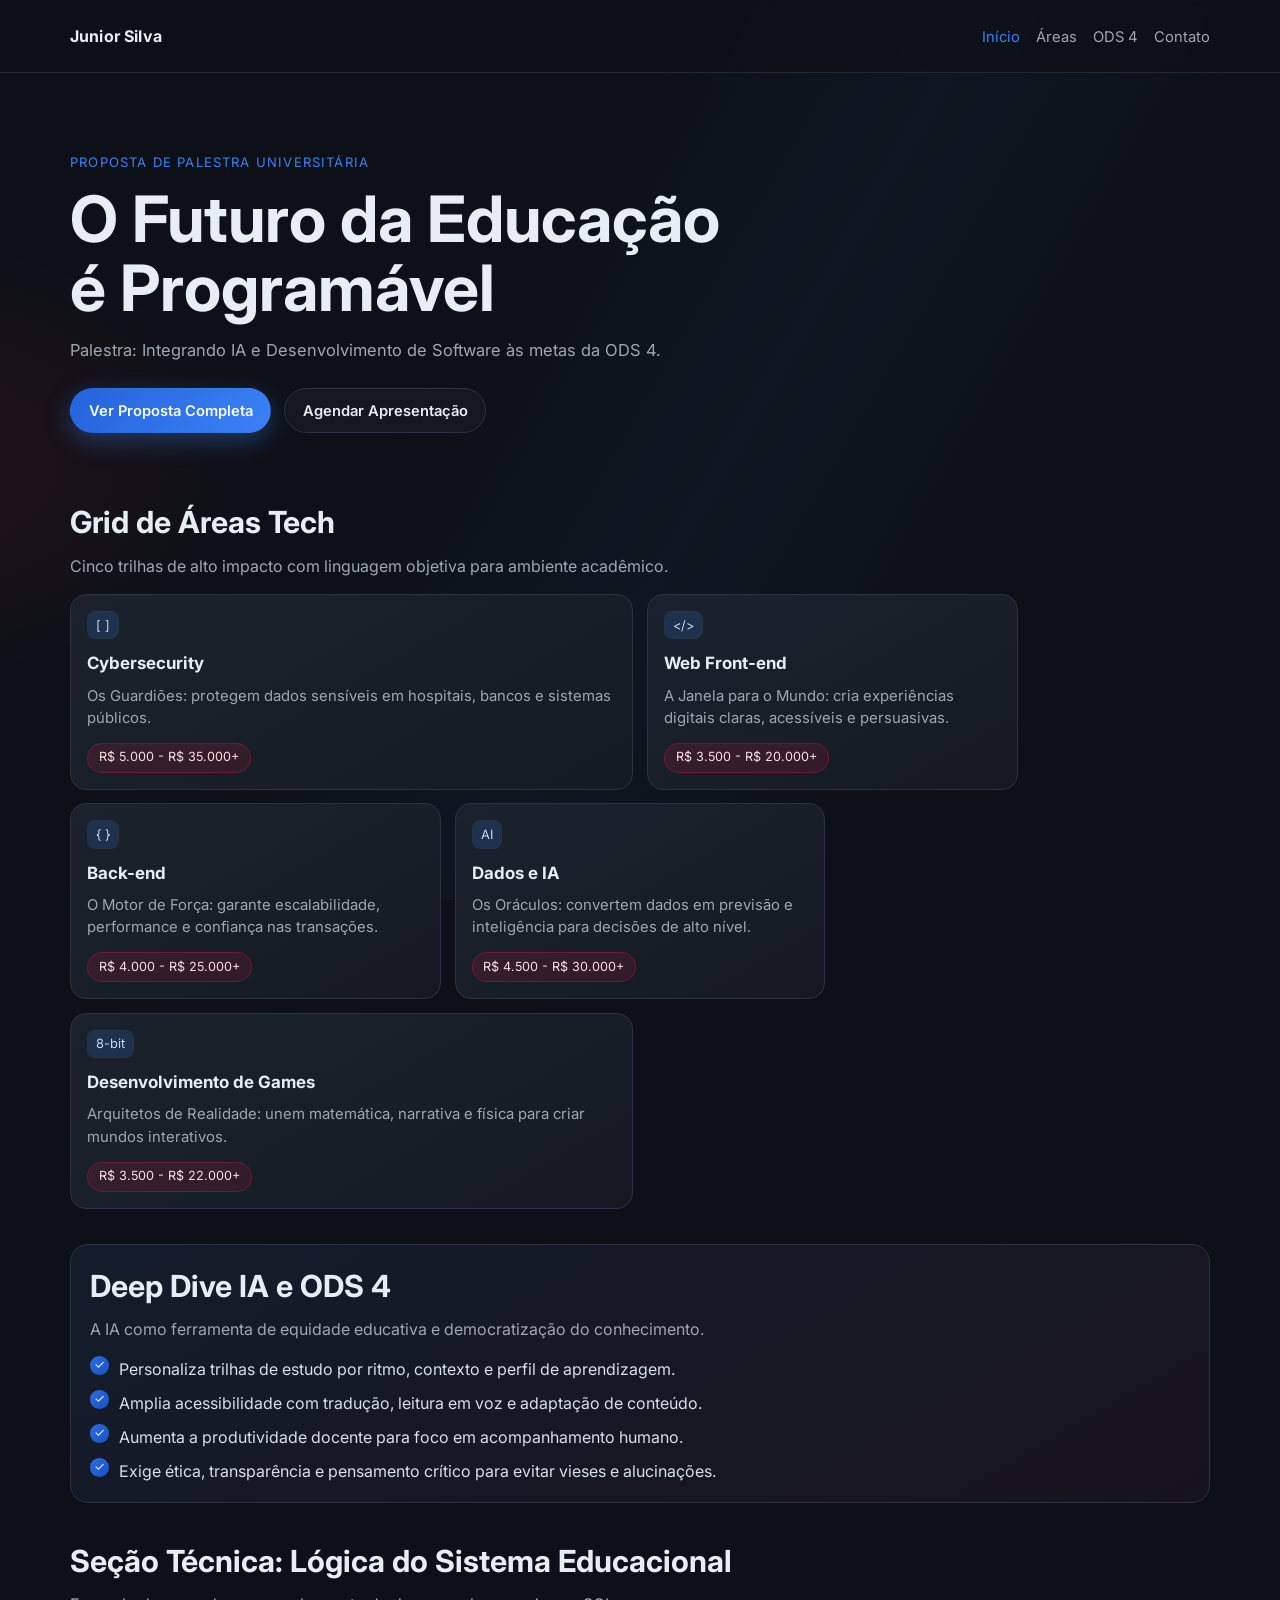
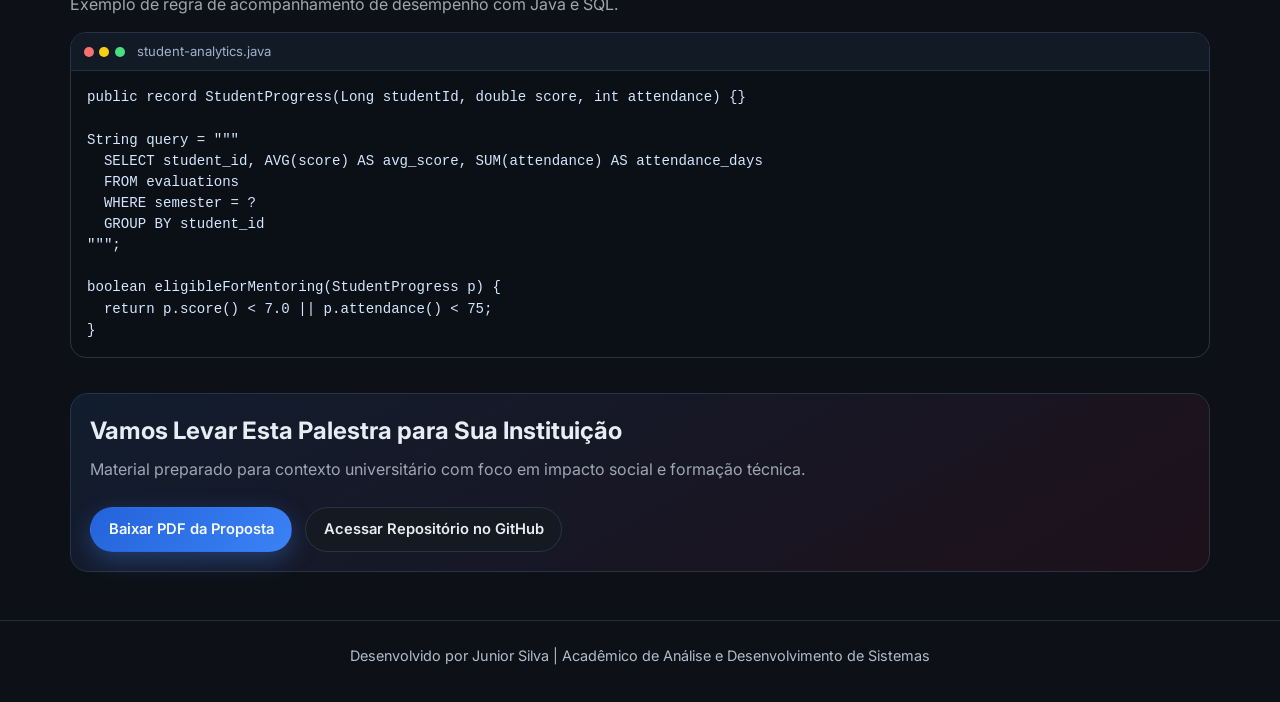
==== docs/index.html @ b3eb254c "Ajusta responsividade mobile com menu colapsavel" ====
<!DOCTYPE html>
<html lang="pt-BR">
<head>
  <meta charset="UTF-8" />
  <meta name="viewport" content="width=device-width, initial-scale=1.0" />
  <title>Tecnologia, IA e ODS 4 | Proposta de Palestra</title>
  <meta name="description" content="Landing page de proposta de palestra universitária sobre tecnologia, IA e ODS 4." />
  <link rel="preconnect" href="https://fonts.googleapis.com" />
  <link rel="preconnect" href="https://fonts.gstatic.com" crossorigin />
  <link href="https://fonts.googleapis.com/css2?family=Inter:wght@400;500;600;700;800&display=swap" rel="stylesheet" />
  <link rel="stylesheet" href="style.css" />
</head>
<body>
  <div class="page-glow" aria-hidden="true"></div>

  <header class="site-header">
    <div class="container header-inner">
      <a class="brand" href="#inicio">Junior Silva</a>
      <button class="menu-toggle" type="button" aria-expanded="false" aria-controls="menu-principal" aria-label="Abrir menu">
        Menu
      </button>
      <nav aria-label="Menu principal">
        <ul class="menu" id="menu-principal">
          <li><a href="#inicio">Início</a></li>
          <li><a href="#areas">Áreas</a></li>
          <li><a href="#ods4">ODS 4</a></li>
          <li><a href="#contato">Contato</a></li>
        </ul>
      </nav>
    </div>
  </header>

  <main>
    <!-- Hierarquia visual: Hero primeiro para contexto e conversao imediata -->
    <section class="hero container reveal" id="inicio">
      <p class="eyebrow">Proposta de Palestra Universitária</p>
      <h1>O Futuro da Educação é Programável</h1>
      <p class="hero-subtitle">
        Palestra: Integrando IA e Desenvolvimento de Software às metas da ODS 4.
      </p>
      <div class="hero-actions">
        <a class="btn btn-primary" href="#ods4">Ver Proposta Completa</a>
        <a class="btn btn-ghost" href="#contato">Agendar Apresentação</a>
      </div>
    </section>

    <!-- Hierarquia visual: Bento grid como prova de repertorio tecnico e mercado -->
    <section class="container reveal" id="areas">
      <div class="section-title">
        <h2>Grid de Áreas Tech</h2>
        <p>Cinco trilhas de alto impacto com linguagem objetiva para ambiente acadêmico.</p>
      </div>

      <div class="bento-grid">
        <article class="bento-card bento-lg">
          <span class="card-icon">[ ]</span>
          <h3>Cybersecurity</h3>
          <p>Os Guardiões: protegem dados sensíveis em hospitais, bancos e sistemas públicos.</p>
          <span class="salary-badge">R$ 5.000 - R$ 35.000+</span>
        </article>

        <article class="bento-card">
          <span class="card-icon">&lt;/&gt;</span>
          <h3>Web Front-end</h3>
          <p>A Janela para o Mundo: cria experiências digitais claras, acessíveis e persuasivas.</p>
          <span class="salary-badge">R$ 3.500 - R$ 20.000+</span>
        </article>

        <article class="bento-card">
          <span class="card-icon">{ }</span>
          <h3>Back-end</h3>
          <p>O Motor de Força: garante escalabilidade, performance e confiança nas transações.</p>
          <span class="salary-badge">R$ 4.000 - R$ 25.000+</span>
        </article>

        <article class="bento-card">
          <span class="card-icon">AI</span>
          <h3>Dados e IA</h3>
          <p>Os Oráculos: convertem dados em previsão e inteligência para decisões de alto nível.</p>
          <span class="salary-badge">R$ 4.500 - R$ 30.000+</span>
        </article>

        <article class="bento-card bento-wide">
          <span class="card-icon">8-bit</span>
          <h3>Desenvolvimento de Games</h3>
          <p>Arquitetos de Realidade: unem matemática, narrativa e física para criar mundos interativos.</p>
          <span class="salary-badge">R$ 3.500 - R$ 22.000+</span>
        </article>
      </div>
    </section>

    <!-- Hierarquia visual: bloco estrategico da ODS 4 com profundidade conceitual -->
    <section class="container reveal" id="ods4">
      <article class="deep-dive">
        <div class="section-title">
          <h2>Deep Dive IA e ODS 4</h2>
          <p>A IA como ferramenta de equidade educativa e democratização do conhecimento.</p>
        </div>
        <ul class="check-list">
          <li>Personaliza trilhas de estudo por ritmo, contexto e perfil de aprendizagem.</li>
          <li>Amplia acessibilidade com tradução, leitura em voz e adaptação de conteúdo.</li>
          <li>Aumenta a produtividade docente para foco em acompanhamento humano.</li>
          <li>Exige ética, transparência e pensamento crítico para evitar vieses e alucinações.</li>
        </ul>
      </article>
    </section>

    <!-- Hierarquia visual: evidenciar capacidade tecnica sem quebrar o fluxo da narrativa -->
    <section class="container reveal" id="tecnica">
      <div class="section-title">
        <h2>Seção Técnica: Lógica do Sistema Educacional</h2>
        <p>Exemplo de regra de acompanhamento de desempenho com Java e SQL.</p>
      </div>

      <article class="terminal-card" aria-label="Snippet de código em Java e SQL">
        <div class="terminal-top">
          <span></span><span></span><span></span>
          <p>student-analytics.java</p>
        </div>
        <pre><code>public record StudentProgress(Long studentId, double score, int attendance) {}

String query = """
  SELECT student_id, AVG(score) AS avg_score, SUM(attendance) AS attendance_days
  FROM evaluations
  WHERE semester = ?
  GROUP BY student_id
""";

boolean eligibleForMentoring(StudentProgress p) {
  return p.score() &lt; 7.0 || p.attendance() &lt; 75;
}</code></pre>
      </article>
    </section>

    <section class="container reveal" id="contato">
      <article class="cta-final">
        <h2>Vamos Levar Esta Palestra para Sua Instituição</h2>
        <p>Material preparado para contexto universitário com foco em impacto social e formação técnica.</p>
        <div class="hero-actions">
          <a class="btn btn-primary" href="#">Baixar PDF da Proposta</a>
          <a class="btn btn-ghost" href="#">Acessar Repositório no GitHub</a>
        </div>
      </article>
    </section>
  </main>

  <footer class="site-footer">
    <div class="container">
      <p>Desenvolvido por Junior Silva | Acadêmico de Análise e Desenvolvimento de Sistemas</p>
    </div>
  </footer>

  <script src="script.js"></script>
</body>
</html>
---- docs/style.css ----
:root {
  --bg: #0d1117;
  --bg-soft: #111827;
  --surface: #161b22;
  --surface-2: #1c2430;
  --text: #e6edf3;
  --text-dim: #9ea7b3;
  --blue: #3b82f6;
  --blue-soft: rgba(59, 130, 246, 0.16);
  --ods4: #c5193d;
  --line: #283445;
}

* {
  box-sizing: border-box;
}

html {
  scroll-behavior: smooth;
}

body {
  margin: 0;
  min-height: 100vh;
  font-family: "Inter", "Roboto", sans-serif;
  color: var(--text);
  background: radial-gradient(900px 500px at 85% -15%, rgba(59, 130, 246, 0.2), transparent 60%),
    radial-gradient(700px 400px at -10% 20%, rgba(197, 25, 61, 0.14), transparent 55%),
    var(--bg);
  line-height: 1.5;
  overflow-x: hidden;
}

.page-glow {
  position: fixed;
  inset: 0;
  pointer-events: none;
  background: linear-gradient(120deg, transparent 35%, rgba(59, 130, 246, 0.05) 55%, transparent 75%);
  z-index: -1;
}

.container {
  width: min(1140px, calc(100% - 2rem));
  margin-inline: auto;
}

/* Hierarquia visual primária: header limpo para navegação rápida */
.site-header {
  position: sticky;
  top: 0;
  z-index: 10;
  border-bottom: 1px solid rgba(40, 52, 69, 0.7);
  background: rgba(13, 17, 23, 0.85);
  backdrop-filter: blur(8px);
}

.header-inner {
  display: flex;
  justify-content: space-between;
  align-items: center;
  min-height: 72px;
}

.brand {
  color: var(--text);
  text-decoration: none;
  font-weight: 700;
  letter-spacing: 0.01em;
}

.menu-toggle {
  display: none;
  border: 1px solid var(--line);
  background: rgba(22, 27, 34, 0.9);
  color: var(--text);
  border-radius: 10px;
  padding: 0.38rem 0.62rem;
  font-size: 0.84rem;
  font-weight: 600;
  cursor: pointer;
}

.menu {
  list-style: none;
  display: flex;
  gap: 1rem;
  margin: 0;
  padding: 0;
}

.menu a {
  color: var(--text-dim);
  text-decoration: none;
  font-size: 0.92rem;
  transition: color 0.2s ease;
}

.menu a:hover,
.menu a.active {
  color: var(--blue);
}

/* Hierarquia visual secundária: hero com mensagem e CTA */
.hero {
  padding: 5rem 0 2rem;
}

.eyebrow {
  margin: 0;
  font-size: 0.82rem;
  color: var(--blue);
  text-transform: uppercase;
  letter-spacing: 0.09em;
}

h1,
h2,
h3,
p {
  margin: 0;
}

h1 {
  margin-top: 0.7rem;
  font-size: clamp(2rem, 5.4vw, 4rem);
  line-height: 1.08;
  max-width: 16ch;
}

.hero-subtitle {
  margin-top: 1rem;
  color: var(--text-dim);
  max-width: 60ch;
  font-size: 1.03rem;
}

.hero-actions {
  margin-top: 1.6rem;
  display: flex;
  flex-wrap: wrap;
  gap: 0.8rem;
}

.btn {
  display: inline-flex;
  align-items: center;
  justify-content: center;
  text-decoration: none;
  border-radius: 999px;
  padding: 0.65rem 1.1rem;
  font-weight: 600;
  font-size: 0.92rem;
  transition: transform 0.2s ease, box-shadow 0.2s ease, border-color 0.2s ease;
}

.btn:hover {
  transform: translateY(-2px);
}

.btn-primary {
  color: #f6fbff;
  border: 1px solid transparent;
  background: linear-gradient(130deg, #2463db, #3b82f6);
  box-shadow: 0 8px 24px rgba(59, 130, 246, 0.35);
}

.btn-ghost {
  color: var(--text);
  border: 1px solid var(--line);
  background: rgba(22, 27, 34, 0.85);
}

main {
  display: grid;
  gap: 2.2rem;
  padding-bottom: 3rem;
}

.section-title {
  margin-bottom: 1rem;
}

.section-title h2 {
  font-size: clamp(1.25rem, 2.7vw, 1.9rem);
}

.section-title p {
  margin-top: 0.5rem;
  color: var(--text-dim);
}

/* Bento Grid com variações para ritmo visual */
.bento-grid {
  display: grid;
  gap: 0.85rem;
  grid-template-columns: repeat(12, minmax(0, 1fr));
}

.bento-card {
  grid-column: span 4;
  border: 1px solid var(--line);
  border-radius: 16px;
  padding: 1rem;
  background: linear-gradient(150deg, rgba(28, 36, 48, 0.92), rgba(22, 27, 34, 0.95));
  position: relative;
  overflow: hidden;
}

.bento-card::after {
  content: "";
  position: absolute;
  inset: 0;
  background: linear-gradient(140deg, rgba(59, 130, 246, 0.08), transparent 42%, rgba(197, 25, 61, 0.08));
  opacity: 0;
  transition: opacity 0.2s ease;
}

.bento-card:hover::after {
  opacity: 1;
}

.bento-lg {
  grid-column: span 6;
}

.bento-wide {
  grid-column: span 6;
}

.card-icon {
  display: inline-block;
  padding: 0.22rem 0.5rem;
  border-radius: 8px;
  border: 1px solid var(--line);
  color: #c6d9ff;
  font-size: 0.8rem;
  background: var(--blue-soft);
}

.bento-card h3 {
  margin-top: 0.75rem;
  font-size: 1.06rem;
}

.bento-card p {
  margin-top: 0.5rem;
  color: var(--text-dim);
  font-size: 0.93rem;
}

.salary-badge {
  margin-top: 0.85rem;
  display: inline-flex;
  border-radius: 999px;
  padding: 0.28rem 0.68rem;
  font-size: 0.79rem;
  color: #ffdbe2;
  border: 1px solid rgba(197, 25, 61, 0.4);
  background: rgba(197, 25, 61, 0.16);
}

.deep-dive {
  border: 1px solid var(--line);
  border-radius: 18px;
  padding: 1.2rem;
  background: linear-gradient(150deg, rgba(20, 30, 46, 0.92), rgba(25, 20, 30, 0.9));
}

.check-list {
  margin: 1rem 0 0;
  padding: 0;
  list-style: none;
  display: grid;
  gap: 0.62rem;
}

.check-list li {
  position: relative;
  padding-left: 1.8rem;
  color: #d6e0ea;
}

.check-list li::before {
  content: "✓";
  position: absolute;
  left: 0;
  top: -1px;
  width: 1.15rem;
  height: 1.15rem;
  border-radius: 50%;
  display: grid;
  place-items: center;
  color: #f2f8ff;
  font-size: 0.78rem;
  background: linear-gradient(135deg, #2c6ce2, #1952c4);
}

.terminal-card {
  border: 1px solid var(--line);
  border-radius: 16px;
  overflow: hidden;
  background: #0b1016;
}

.terminal-top {
  display: flex;
  align-items: center;
  gap: 0.36rem;
  padding: 0.55rem 0.8rem;
  border-bottom: 1px solid #223043;
  background: #121a25;
}

.terminal-top span {
  width: 0.62rem;
  height: 0.62rem;
  border-radius: 50%;
}

.terminal-top span:nth-child(1) {
  background: #f87171;
}

.terminal-top span:nth-child(2) {
  background: #facc15;
}

.terminal-top span:nth-child(3) {
  background: #4ade80;
}

.terminal-top p {
  margin-left: 0.4rem;
  color: #9fb2cb;
  font-size: 0.82rem;
}

pre {
  margin: 0;
  padding: 1rem;
  overflow-x: auto;
}

code {
  color: #d5e6ff;
  font-family: Consolas, "Courier New", monospace;
  font-size: 0.88rem;
  line-height: 1.5;
}

.cta-final {
  border: 1px solid var(--line);
  border-radius: 18px;
  padding: 1.2rem;
  background: linear-gradient(150deg, rgba(18, 31, 49, 0.9), rgba(31, 17, 28, 0.92));
}

.cta-final p {
  margin-top: 0.5rem;
  color: var(--text-dim);
}

.site-footer {
  border-top: 1px solid rgba(40, 52, 69, 0.8);
  padding: 1.5rem 0 2.2rem;
}

.site-footer p {
  color: #b0bdcc;
  text-align: center;
  font-size: 0.9rem;
}

.reveal {
  opacity: 0;
  transform: translateY(14px);
  transition: opacity 0.55s ease, transform 0.55s ease;
}

.reveal.show {
  opacity: 1;
  transform: translateY(0);
}

@media (max-width: 980px) {
  .bento-card,
  .bento-lg,
  .bento-wide {
    grid-column: span 6;
  }
}

@media (max-width: 700px) {
  .header-inner {
    min-height: 64px;
    flex-wrap: wrap;
    padding: 0.6rem 0;
    gap: 0.6rem;
  }

  .brand {
    font-size: 0.95rem;
  }

  .menu-toggle {
    display: inline-flex;
    align-items: center;
    justify-content: center;
    margin-left: auto;
  }

  .site-header nav {
    width: 100%;
  }

  .menu {
    display: none;
    width: 100%;
    flex-direction: column;
    gap: 0.35rem;
    padding: 0.3rem 0 0.15rem;
  }

  .site-header.menu-open .menu {
    display: flex;
  }

  .menu a {
    font-size: 0.84rem;
    display: block;
    width: 100%;
    padding: 0.4rem 0.2rem;
  }

  .hero {
    padding: 3.6rem 0 1.4rem;
  }

  h1 {
    font-size: clamp(1.72rem, 10vw, 2.7rem);
    max-width: 12ch;
  }

  .hero-subtitle {
    font-size: 0.98rem;
  }

  .hero-actions {
    width: 100%;
  }

  .btn {
    width: 100%;
  }

  .bento-card,
  .bento-lg,
  .bento-wide {
    grid-column: span 12;
  }

  .bento-grid {
    gap: 0.7rem;
  }

  .bento-card {
    padding: 0.9rem;
  }

  .section-title h2 {
    font-size: clamp(1.15rem, 6vw, 1.55rem);
  }

  .section-title p,
  .bento-card p,
  .deep-dive,
  .cta-final p {
    font-size: 0.95rem;
  }

  .deep-dive,
  .cta-final {
    padding: 1rem;
  }

  .terminal-top {
    padding: 0.5rem 0.65rem;
  }

  .terminal-top p {
    font-size: 0.76rem;
    margin-left: 0.25rem;
  }

  pre {
    padding: 0.85rem;
  }

  code {
    font-size: 0.8rem;
  }

  .container {
    width: min(1140px, calc(100% - 1.2rem));
  }
}

@media (max-width: 420px) {
  .header-inner {
    align-items: flex-start;
  }

  .menu-toggle {
    font-size: 0.8rem;
    padding: 0.34rem 0.56rem;
  }

  .eyebrow {
    font-size: 0.75rem;
  }

  .hero {
    padding-top: 3rem;
  }

  .card-icon,
  .salary-badge {
    font-size: 0.75rem;
  }

  .check-list li {
    padding-left: 1.6rem;
  }

  .check-list li::before {
    width: 1rem;
    height: 1rem;
  }
}
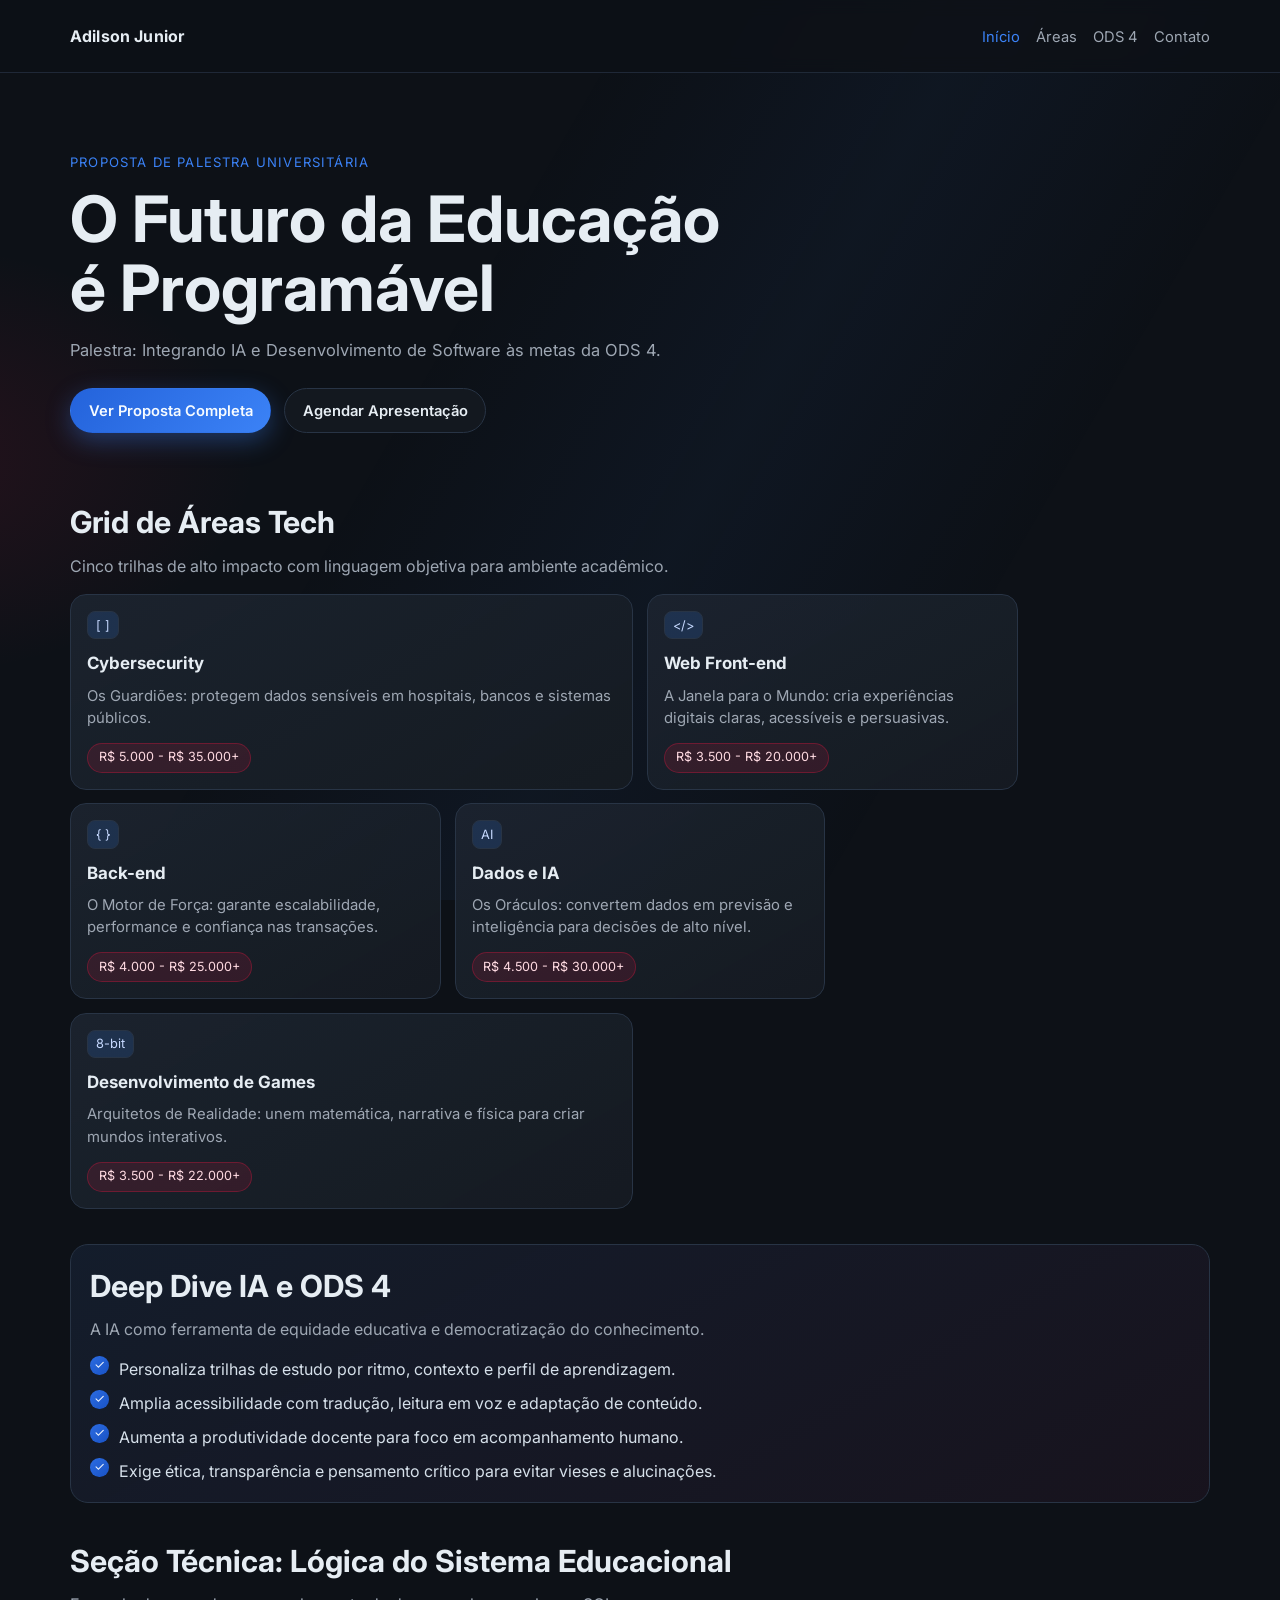
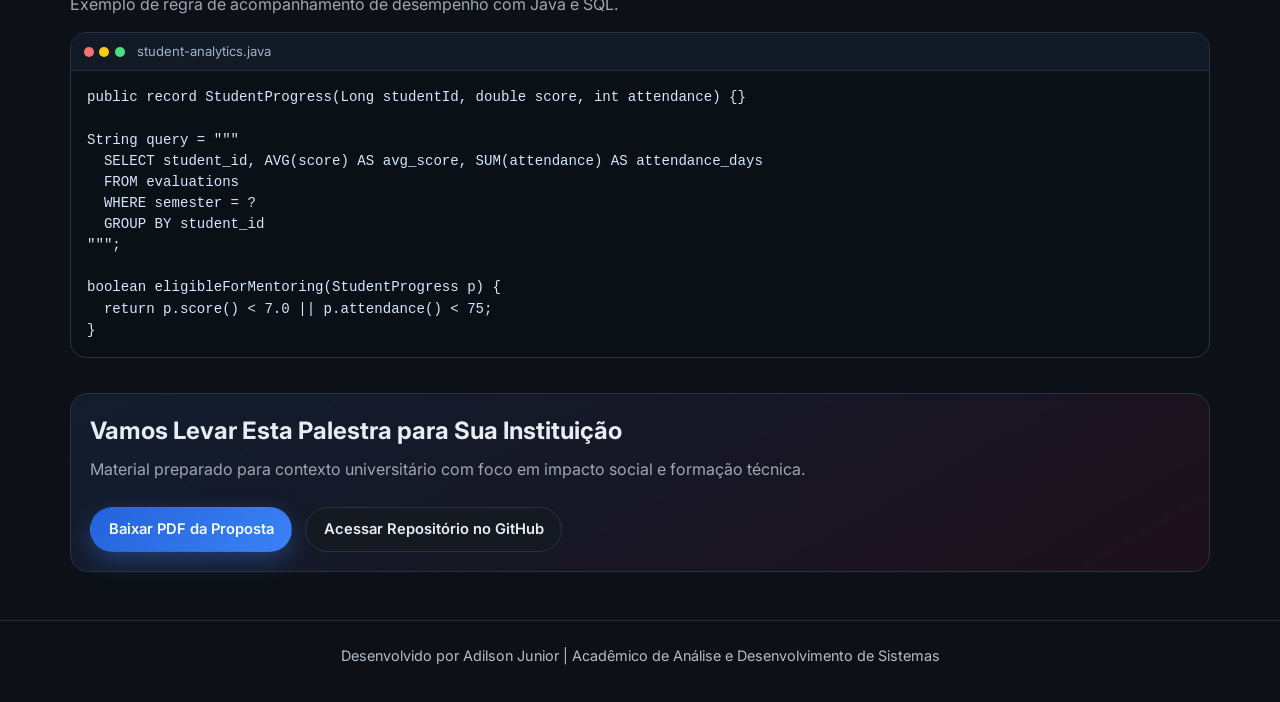
==== commit de075789: "Atualiza nome para Adilson Junior" ====
--- a/docs/index.html
+++ b/docs/index.html
@@ -15,7 +15,7 @@
 
   <header class="site-header">
     <div class="container header-inner">
-      <a class="brand" href="#inicio">Junior Silva</a>
+      <a class="brand" href="#inicio">Adilson Junior</a>
       <button class="menu-toggle" type="button" aria-expanded="false" aria-controls="menu-principal" aria-label="Abrir menu">
         Menu
       </button>
@@ -146,7 +146,7 @@
 
   <footer class="site-footer">
     <div class="container">
-      <p>Desenvolvido por Junior Silva | Acadêmico de Análise e Desenvolvimento de Sistemas</p>
+      <p>Desenvolvido por Adilson Junior | Acadêmico de Análise e Desenvolvimento de Sistemas</p>
     </div>
   </footer>
 
--- a/docs/style.css
+++ b/docs/style.css
@@ -19,6 +19,11 @@
   scroll-behavior: smooth;
 }
 
+html,
+body {
+  max-width: 100%;
+}
+
 body {
   margin: 0;
   min-height: 100vh;
@@ -174,6 +179,16 @@
   display: grid;
   gap: 2.2rem;
   padding-bottom: 3rem;
+}
+
+main,
+section,
+article,
+.bento-grid,
+.bento-card,
+.deep-dive,
+.cta-final {
+  min-width: 0;
 }
 
 .section-title {
@@ -339,6 +354,7 @@
   margin: 0;
   padding: 1rem;
   overflow-x: auto;
+  max-width: 100%;
 }
 
 code {
@@ -403,25 +419,33 @@
   }
 
   .menu-toggle {
+    display: none;
+  }
+
+  .site-header nav {
+    width: 100%;
+  }
+
+  .menu {
+    display: flex;
+    width: 100%;
+    flex-direction: column;
+    gap: 0.35rem;
+    padding: 0.3rem 0 0.15rem;
+  }
+
+  .site-header.menu-collapsible .menu-toggle {
     display: inline-flex;
     align-items: center;
     justify-content: center;
     margin-left: auto;
   }
 
-  .site-header nav {
-    width: 100%;
-  }
-
-  .menu {
+  .site-header.menu-collapsible .menu {
     display: none;
-    width: 100%;
-    flex-direction: column;
-    gap: 0.35rem;
-    padding: 0.3rem 0 0.15rem;
-  }
-
-  .site-header.menu-open .menu {
+  }
+
+  .site-header.menu-collapsible.menu-open .menu {
     display: flex;
   }
 
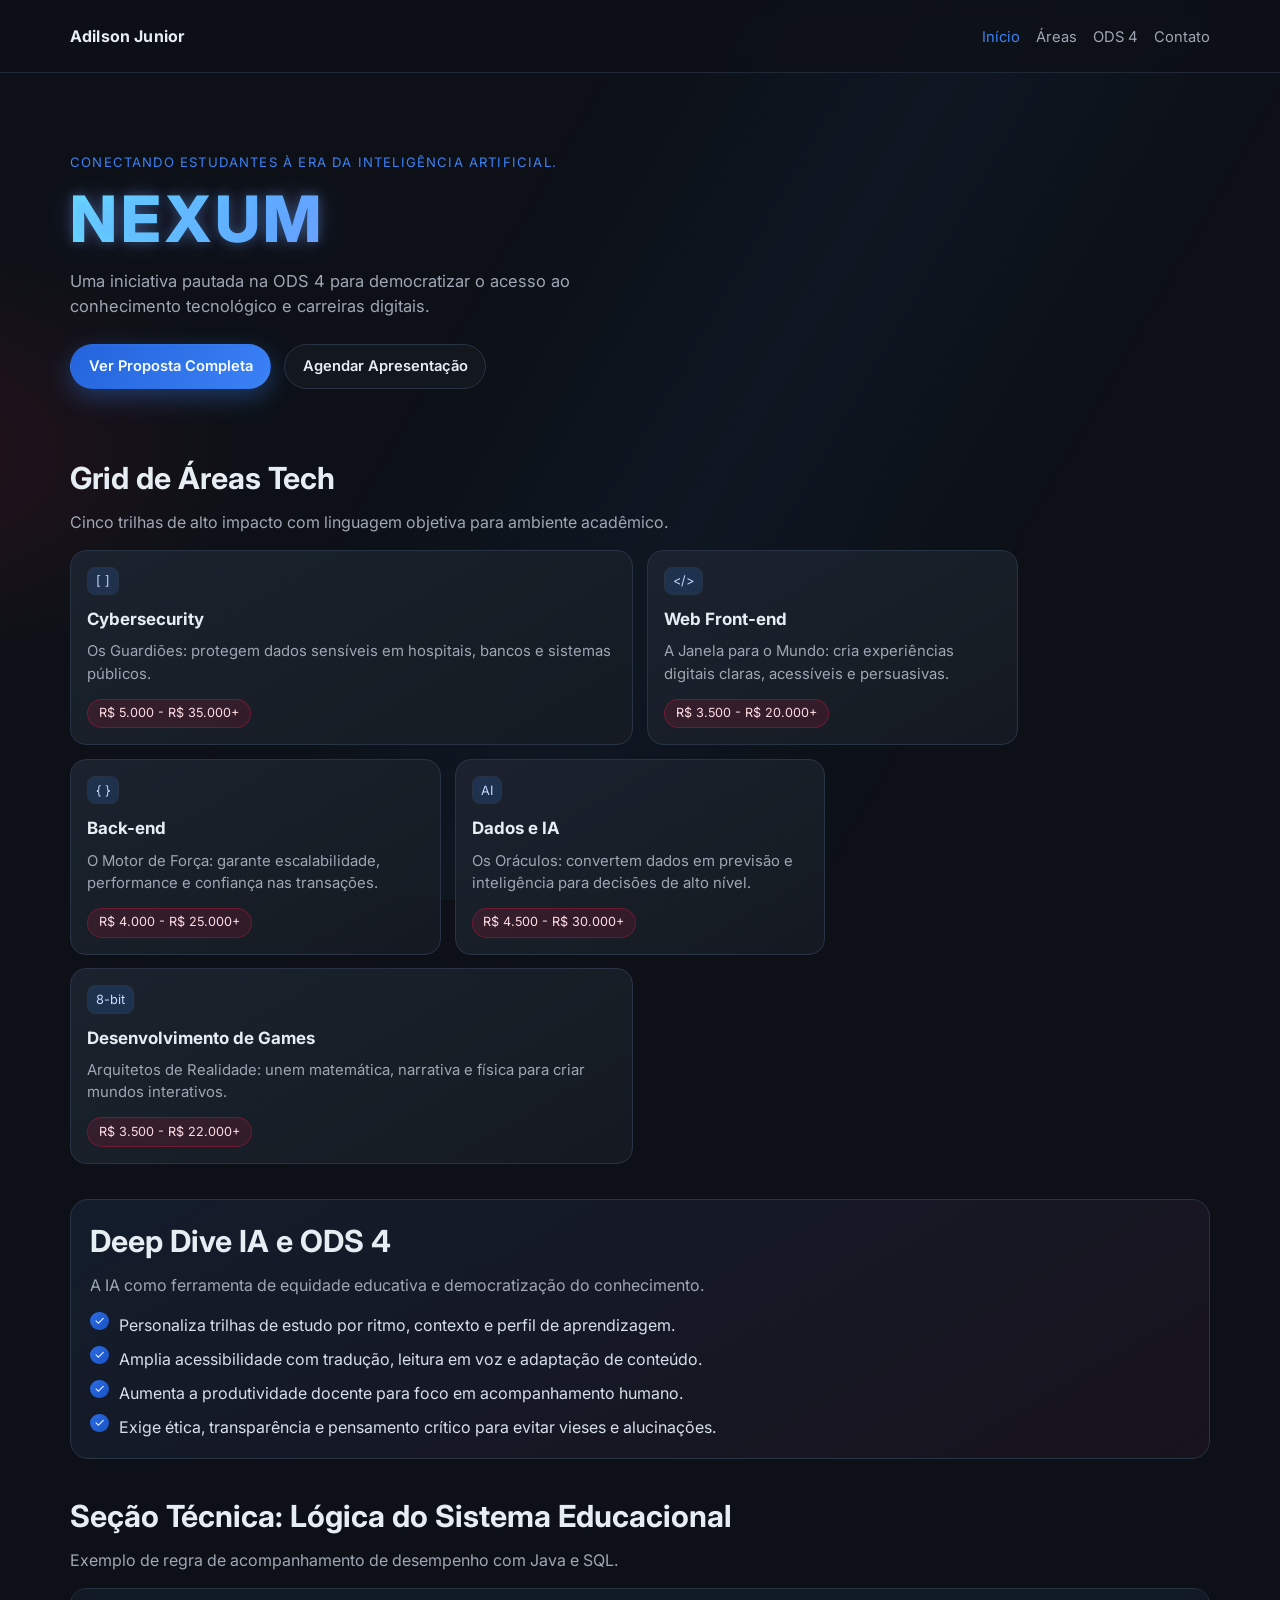
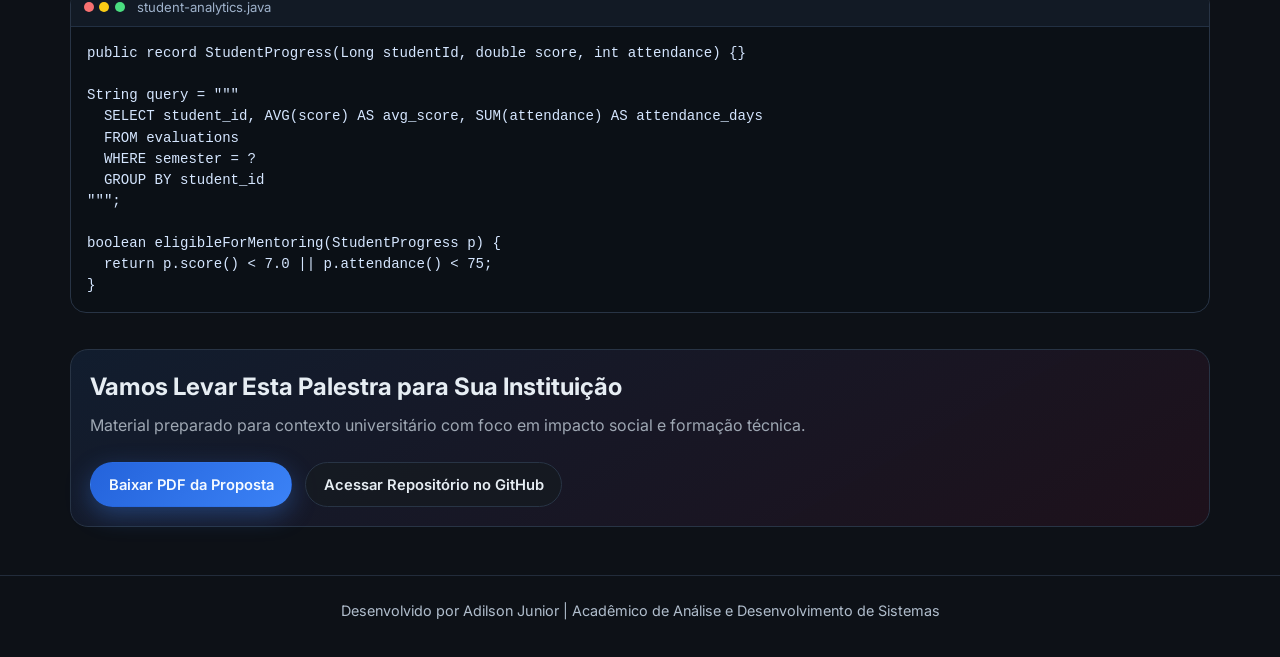
==== commit fb29a9fd: "Destaca NEXUM com gradiente e glow tecnologico" ====
--- a/docs/index.html
+++ b/docs/index.html
@@ -33,10 +33,10 @@
   <main>
     <!-- Hierarquia visual: Hero primeiro para contexto e conversao imediata -->
     <section class="hero container reveal" id="inicio">
-      <p class="eyebrow">Proposta de Palestra Universitária</p>
-      <h1>O Futuro da Educação é Programável</h1>
+      <p class="eyebrow">Conectando estudantes à era da Inteligência Artificial.</p>
+      <h1><span class="nexum-word">NEXUM</span></h1>
       <p class="hero-subtitle">
-        Palestra: Integrando IA e Desenvolvimento de Software às metas da ODS 4.
+        Uma iniciativa pautada na ODS 4 para democratizar o acesso ao conhecimento tecnológico e carreiras digitais.
       </p>
       <div class="hero-actions">
         <a class="btn btn-primary" href="#ods4">Ver Proposta Completa</a>
--- a/docs/style.css
+++ b/docs/style.css
@@ -130,6 +130,19 @@
   font-size: clamp(2rem, 5.4vw, 4rem);
   line-height: 1.08;
   max-width: 16ch;
+}
+
+.nexum-word {
+  display: inline-block;
+  letter-spacing: 0.06em;
+  font-weight: 800;
+  background: linear-gradient(120deg, #66e7ff 0%, #5da9ff 45%, #9b8cff 78%, #66e7ff 100%);
+  background-size: 180% 180%;
+  -webkit-background-clip: text;
+  background-clip: text;
+  -webkit-text-fill-color: transparent;
+  color: transparent;
+  text-shadow: 0 0 12px rgba(93, 169, 255, 0.35), 0 0 26px rgba(155, 140, 255, 0.2);
 }
 
 .hero-subtitle {
@@ -465,6 +478,11 @@
     max-width: 12ch;
   }
 
+  .nexum-word {
+    letter-spacing: 0.04em;
+    text-shadow: 0 0 10px rgba(93, 169, 255, 0.32), 0 0 20px rgba(155, 140, 255, 0.18);
+  }
+
   .hero-subtitle {
     font-size: 0.98rem;
   }
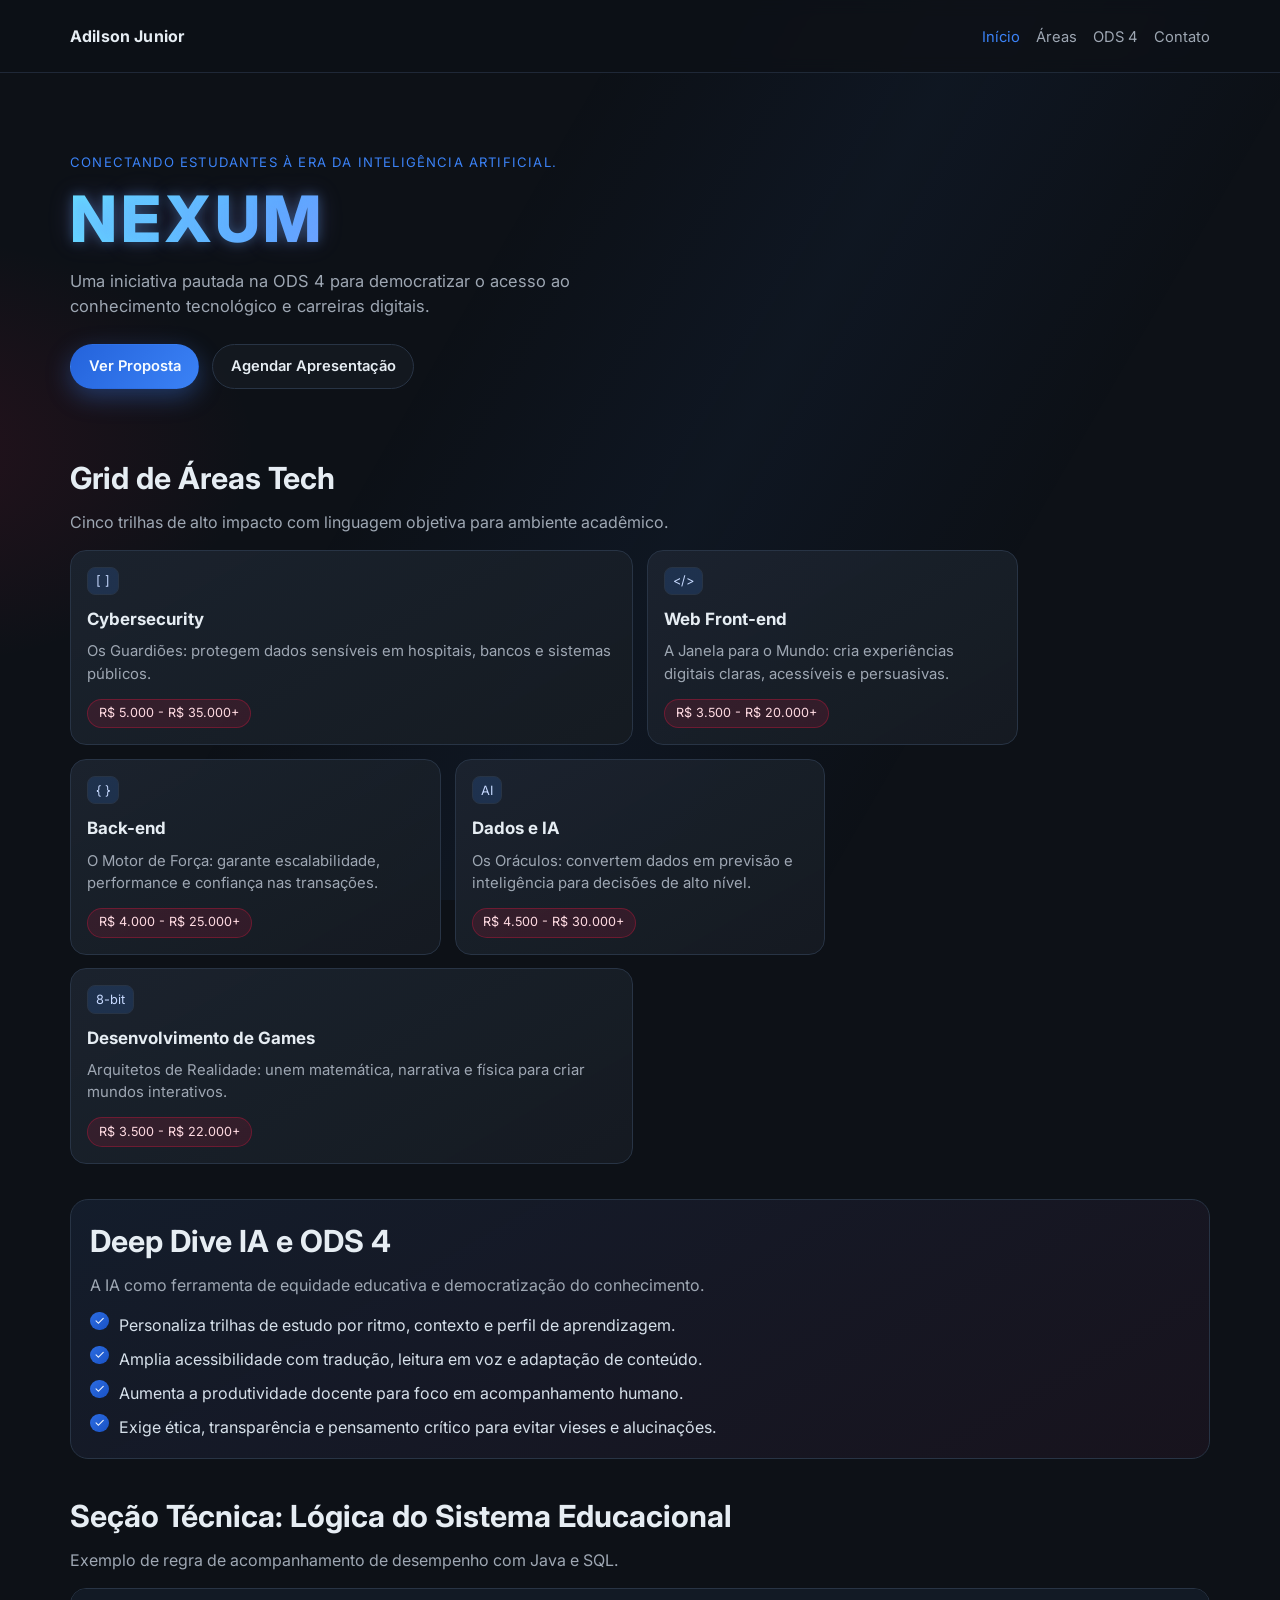
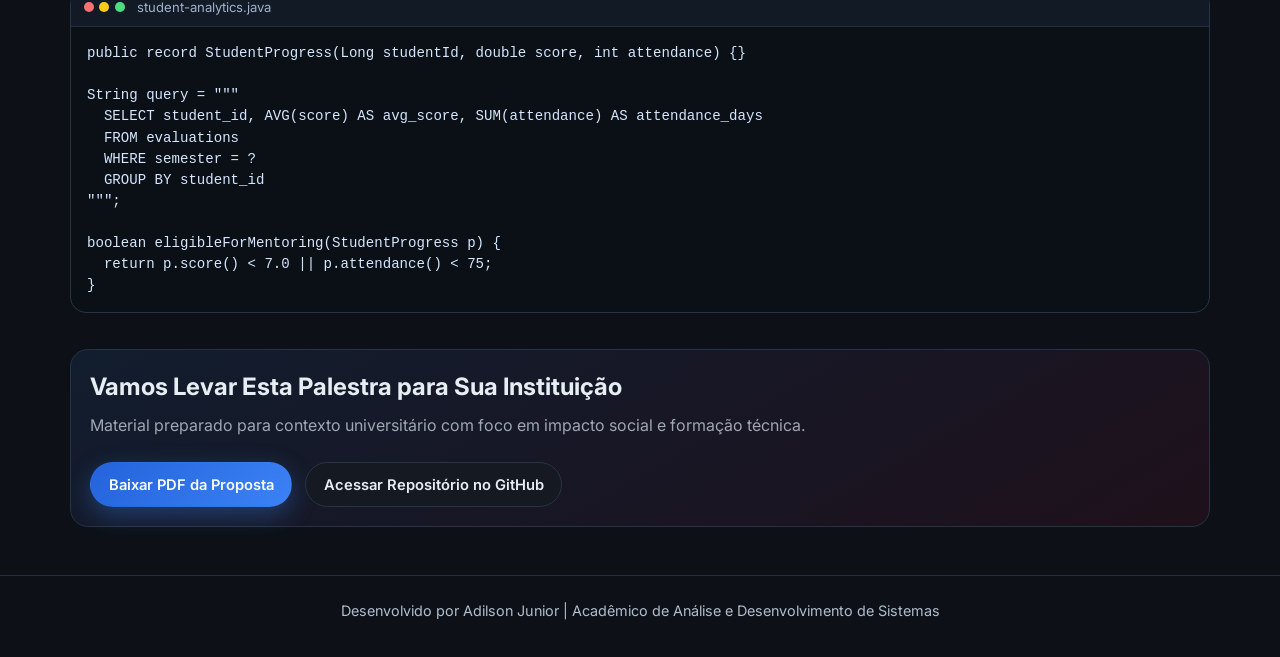
==== commit 083fdd26: "Adiciona secao Proposta Detalhada com abertura por botao" ====
--- a/docs/index.html
+++ b/docs/index.html
@@ -39,9 +39,42 @@
         Uma iniciativa pautada na ODS 4 para democratizar o acesso ao conhecimento tecnológico e carreiras digitais.
       </p>
       <div class="hero-actions">
-        <a class="btn btn-primary" href="#ods4">Ver Proposta Completa</a>
+        <a class="btn btn-primary" id="open-proposta" href="#proposta-detalhada" aria-controls="proposta-detalhada" aria-expanded="false">Ver Proposta</a>
         <a class="btn btn-ghost" href="#contato">Agendar Apresentação</a>
       </div>
+    </section>
+
+    <section class="container proposal-shell reveal" id="proposta-detalhada">
+      <article class="proposal-paper" aria-label="Proposta detalhada NEXUM">
+        <div class="proposal-head">
+          <h2>Proposta Detalhada</h2>
+          <p>Estrutura orientada por impacto educacional, empregabilidade e competências digitais para o século XXI.</p>
+        </div>
+
+        <div class="proposal-pillars">
+          <article class="pillar-card">
+            <span class="pillar-icon" aria-hidden="true">ODS</span>
+            <h3>Pedagógico</h3>
+            <p>Foco na ODS 4 com práticas inclusivas, aprendizagem ativa e ética na aplicação de IA em contexto educacional.</p>
+          </article>
+
+          <article class="pillar-card">
+            <span class="pillar-icon" aria-hidden="true">JOB</span>
+            <h3>Profissional</h3>
+            <p>Leitura de mercado e faixas salariais para orientar escolhas de carreira digital com visão estratégica de futuro.</p>
+          </article>
+
+          <article class="pillar-card">
+            <span class="pillar-icon" aria-hidden="true">DIG</span>
+            <h3>Técnico</h3>
+            <p>Letramento digital com base prática: lógica, ferramentas de desenvolvimento e uso crítico de plataformas inteligentes.</p>
+          </article>
+        </div>
+
+        <p class="proposal-highlight">Preparamos o estudante não apenas para consumir tecnologia, mas para liderar a próxima revolução digital.</p>
+
+        <a class="btn btn-primary proposal-cta" href="#contato">Solicitar Cronograma Completo</a>
+      </article>
     </section>
 
     <!-- Hierarquia visual: Bento grid como prova de repertorio tecnico e mercado -->
--- a/docs/style.css
+++ b/docs/style.css
@@ -157,6 +157,87 @@
   display: flex;
   flex-wrap: wrap;
   gap: 0.8rem;
+}
+
+.proposal-shell {
+  margin-top: -0.4rem;
+}
+
+.js-ready .proposal-shell {
+  display: none;
+}
+
+.js-ready .proposal-shell.is-open {
+  display: block;
+}
+
+.proposal-paper {
+  border: 1px solid #d8e6f9;
+  border-radius: 18px;
+  padding: 1.3rem;
+  background: linear-gradient(170deg, #fbfdff 0%, #f0f6ff 100%);
+  color: #13233d;
+  box-shadow: 0 14px 40px rgba(7, 17, 34, 0.22);
+}
+
+.proposal-head p {
+  margin-top: 0.45rem;
+  color: #3b4d68;
+}
+
+.proposal-pillars {
+  margin-top: 1rem;
+  display: grid;
+  grid-template-columns: repeat(3, minmax(0, 1fr));
+  gap: 0.8rem;
+}
+
+.pillar-card {
+  border: 1px solid #cfdcf0;
+  border-radius: 14px;
+  padding: 0.95rem;
+  background: #ffffff;
+}
+
+.pillar-icon {
+  display: inline-flex;
+  align-items: center;
+  justify-content: center;
+  min-width: 2.4rem;
+  padding: 0.2rem 0.55rem;
+  border-radius: 999px;
+  border: 1px solid #bfd2ec;
+  background: #edf5ff;
+  color: #2b4b73;
+  font-size: 0.74rem;
+  font-weight: 700;
+  letter-spacing: 0.06em;
+}
+
+.pillar-card h3 {
+  margin-top: 0.58rem;
+  color: #172a46;
+  font-size: 1rem;
+}
+
+.pillar-card p {
+  margin-top: 0.45rem;
+  color: #445a78;
+  font-size: 0.92rem;
+}
+
+.proposal-highlight {
+  margin-top: 1rem;
+  border-left: 4px solid #2463db;
+  padding: 0.75rem 0.85rem;
+  border-radius: 8px;
+  background: #eaf3ff;
+  color: #0f2a4a;
+  font-weight: 600;
+}
+
+.proposal-cta {
+  margin-top: 0.95rem;
 }
 
 .btn {
@@ -417,6 +498,10 @@
   .bento-wide {
     grid-column: span 6;
   }
+
+  .proposal-pillars {
+    grid-template-columns: repeat(2, minmax(0, 1fr));
+  }
 }
 
 @media (max-width: 700px) {
@@ -469,6 +554,18 @@
     padding: 0.4rem 0.2rem;
   }
 
+  .proposal-pillars {
+    grid-template-columns: 1fr;
+  }
+
+  .proposal-paper {
+    padding: 1rem;
+  }
+
+  .proposal-cta {
+    width: 100%;
+  }
+
   .hero {
     padding: 3.6rem 0 1.4rem;
   }
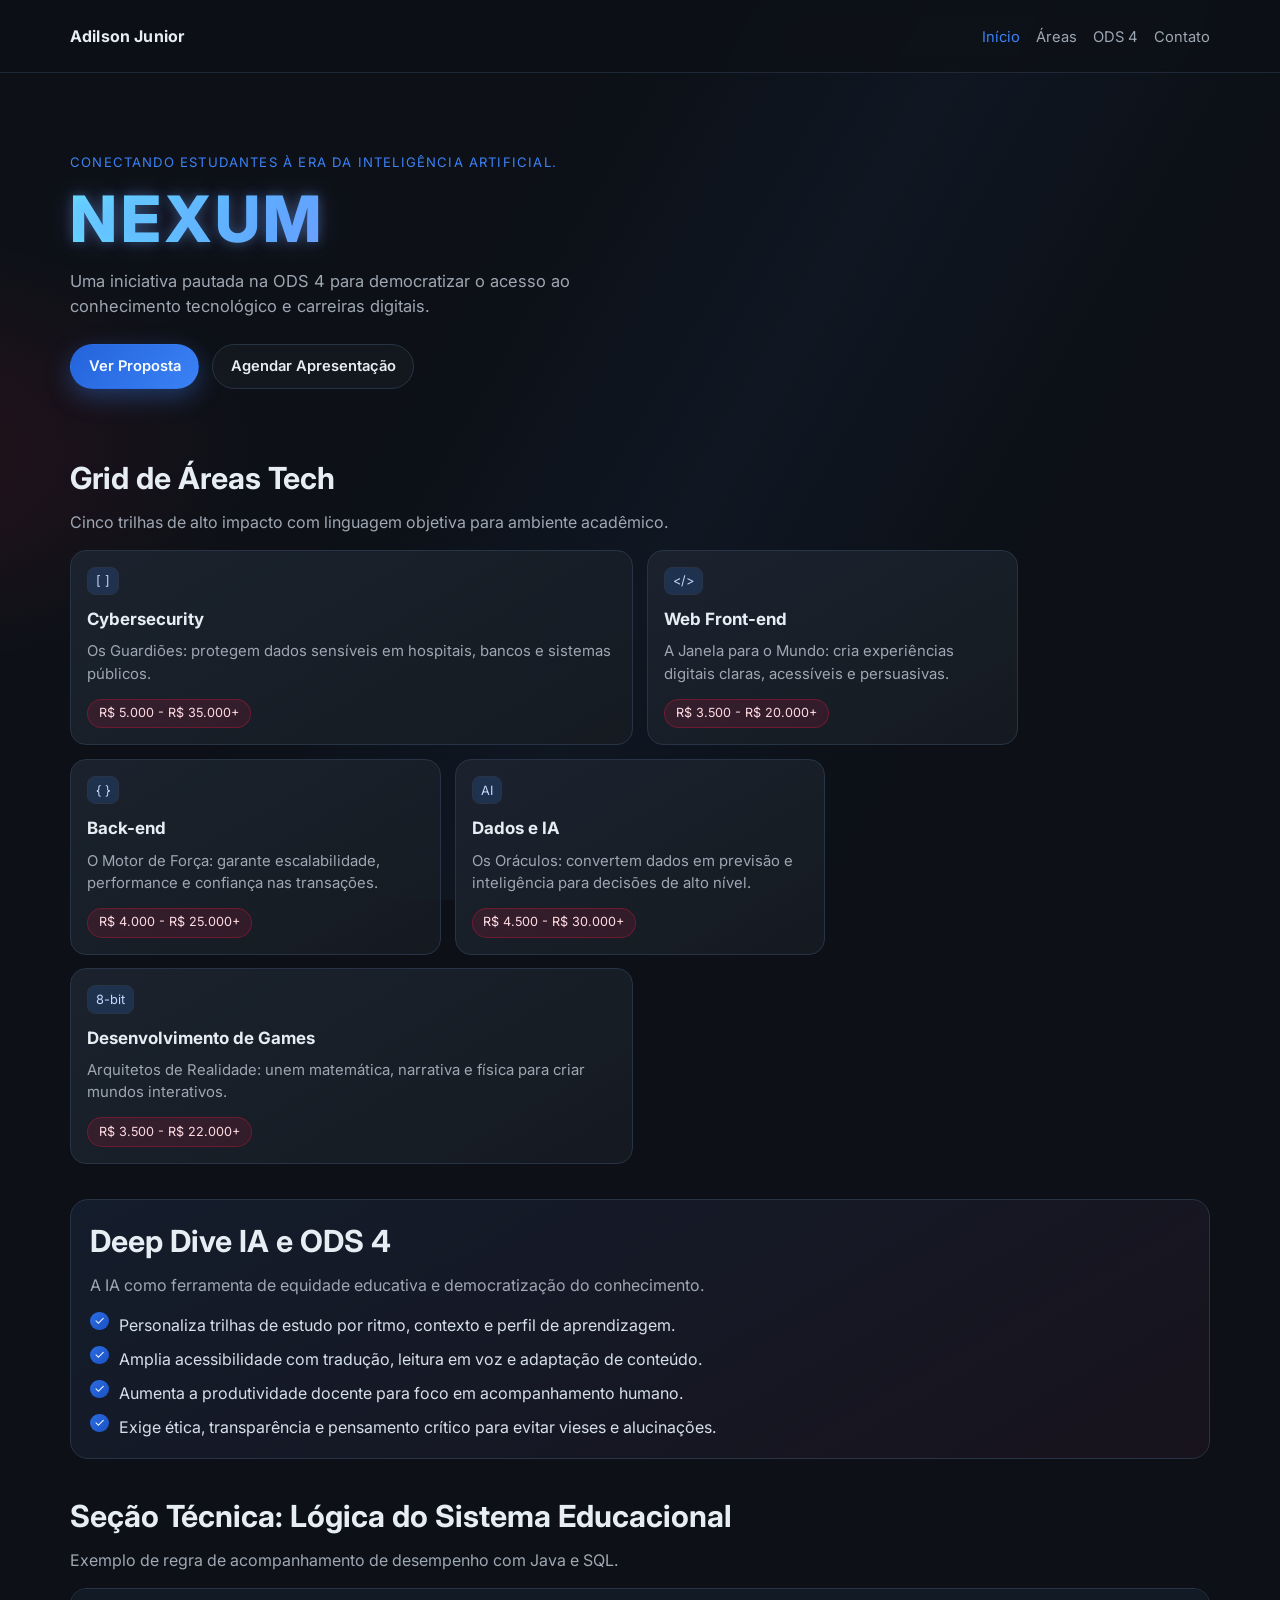
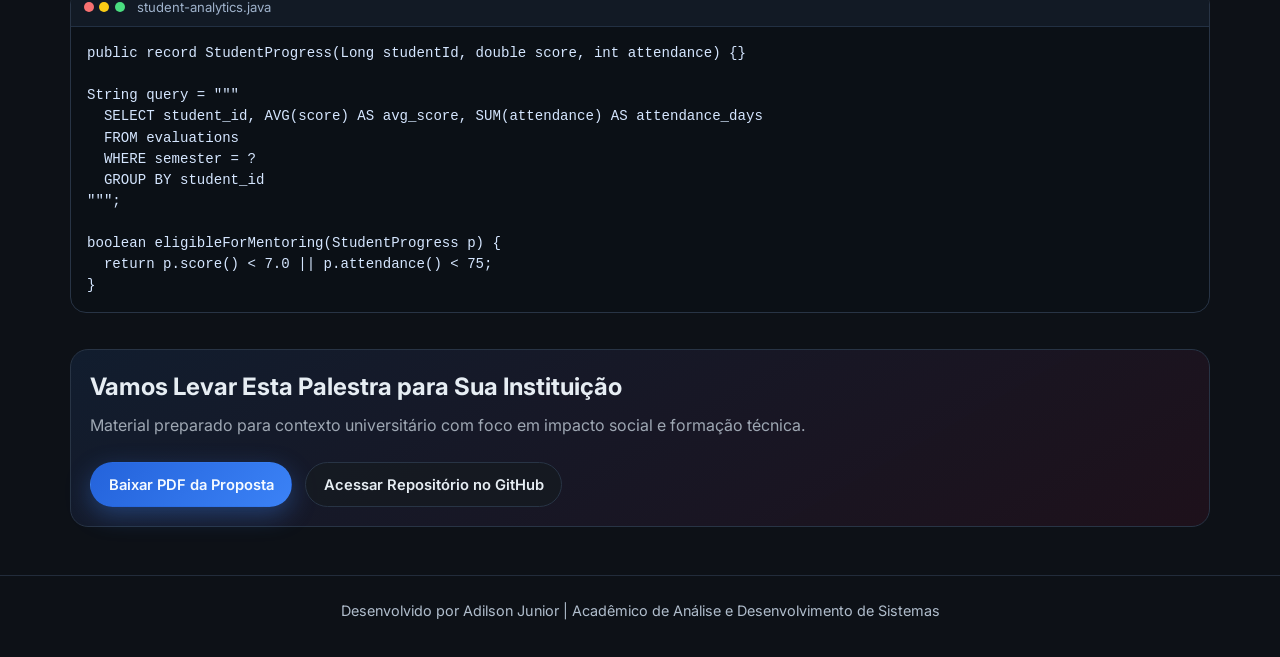
==== commit 0ae940b5: "Refatora cards da proposta com icones e badges" ====
--- a/docs/index.html
+++ b/docs/index.html
@@ -53,19 +53,40 @@
 
         <div class="proposal-pillars">
           <article class="pillar-card">
-            <span class="pillar-icon" aria-hidden="true">ODS</span>
+            <div class="pillar-head">
+              <span class="pillar-icon" aria-hidden="true">
+                <svg viewBox="0 0 24 24" role="presentation" focusable="false">
+                  <path d="M12 3l7.5 3v6c0 4.5-3.1 7.8-7.5 9-4.4-1.2-7.5-4.5-7.5-9V6L12 3zm0 2.2L6.5 7.1V12c0 3.5 2.3 6.2 5.5 7.3 3.2-1.1 5.5-3.8 5.5-7.3V7.1L12 5.2z"/>
+                </svg>
+              </span>
+              <span class="pillar-badge badge-pedagogico">ODS 4 + Ética</span>
+            </div>
             <h3>Pedagógico</h3>
             <p>Foco na ODS 4 com práticas inclusivas, aprendizagem ativa e ética na aplicação de IA em contexto educacional.</p>
           </article>
 
           <article class="pillar-card">
-            <span class="pillar-icon" aria-hidden="true">JOB</span>
+            <div class="pillar-head">
+              <span class="pillar-icon" aria-hidden="true">
+                <svg viewBox="0 0 24 24" role="presentation" focusable="false">
+                  <path d="M9 3h6l1 2h3a2 2 0 012 2v10a2 2 0 01-2 2H5a2 2 0 01-2-2V7a2 2 0 012-2h3l1-2zm0 2l-.6 1.2-.5.8H5v10h14V7h-2.9l-.5-.8L15 5H9zm3 4a3 3 0 110 6 3 3 0 010-6z"/>
+                </svg>
+              </span>
+              <span class="pillar-badge badge-profissional">Mercado e Salários</span>
+            </div>
             <h3>Profissional</h3>
             <p>Leitura de mercado e faixas salariais para orientar escolhas de carreira digital com visão estratégica de futuro.</p>
           </article>
 
           <article class="pillar-card">
-            <span class="pillar-icon" aria-hidden="true">DIG</span>
+            <div class="pillar-head">
+              <span class="pillar-icon" aria-hidden="true">
+                <svg viewBox="0 0 24 24" role="presentation" focusable="false">
+                  <path d="M4 5a2 2 0 012-2h12a2 2 0 012 2v9a2 2 0 01-2 2h-5l-2 3-2-3H6a2 2 0 01-2-2V5zm2 0v9h4.1l1.9 2.8 1.9-2.8H18V5H6zm2.5 3h7v2h-7V8zm0 3h5v2h-5v-2z"/>
+                </svg>
+              </span>
+              <span class="pillar-badge badge-tecnico">Letramento Digital</span>
+            </div>
             <h3>Técnico</h3>
             <p>Letramento digital com base prática: lógica, ferramentas de desenvolvimento e uso crítico de plataformas inteligentes.</p>
           </article>
--- a/docs/style.css
+++ b/docs/style.css
@@ -174,70 +174,130 @@
 .proposal-paper {
   border: 1px solid #d8e6f9;
   border-radius: 18px;
-  padding: 1.3rem;
+  padding: 1.55rem;
   background: linear-gradient(170deg, #fbfdff 0%, #f0f6ff 100%);
   color: #13233d;
   box-shadow: 0 14px 40px rgba(7, 17, 34, 0.22);
 }
 
+.proposal-head {
+  margin-bottom: 1.1rem;
+}
+
+.proposal-head h2 {
+  margin-bottom: 0.55rem;
+}
+
 .proposal-head p {
-  margin-top: 0.45rem;
+  margin-top: 0;
   color: #3b4d68;
+  line-height: 1.58;
 }
 
 .proposal-pillars {
-  margin-top: 1rem;
+  margin-top: 0;
   display: grid;
   grid-template-columns: repeat(3, minmax(0, 1fr));
-  gap: 0.8rem;
+  gap: 0.95rem;
 }
 
 .pillar-card {
   border: 1px solid #cfdcf0;
   border-radius: 14px;
-  padding: 0.95rem;
+  padding: 1rem;
   background: #ffffff;
+  transition: border-color 0.2s ease, background-color 0.2s ease, box-shadow 0.2s ease, transform 0.2s ease;
+}
+
+.pillar-card:hover {
+  border-color: #aac4e9;
+  background: #f7fbff;
+  box-shadow: 0 10px 20px rgba(25, 49, 83, 0.08);
+  transform: translateY(-2px);
+}
+
+.pillar-head {
+  display: flex;
+  align-items: center;
+  justify-content: space-between;
+  gap: 0.55rem;
 }
 
 .pillar-icon {
   display: inline-flex;
   align-items: center;
   justify-content: center;
-  min-width: 2.4rem;
-  padding: 0.2rem 0.55rem;
-  border-radius: 999px;
+  width: 2rem;
+  height: 2rem;
+  border-radius: 10px;
   border: 1px solid #bfd2ec;
   background: #edf5ff;
   color: #2b4b73;
-  font-size: 0.74rem;
+}
+
+.pillar-icon svg {
+  width: 1.1rem;
+  height: 1.1rem;
+  fill: currentColor;
+}
+
+.pillar-badge {
+  display: inline-flex;
+  align-items: center;
+  justify-content: center;
+  border-radius: 999px;
+  padding: 0.2rem 0.62rem;
+  font-size: 0.72rem;
   font-weight: 700;
-  letter-spacing: 0.06em;
+  letter-spacing: 0.03em;
+  border: 1px solid transparent;
+  white-space: nowrap;
+}
+
+.badge-pedagogico {
+  color: #1f5b37;
+  background: #e6f7ec;
+  border-color: #bfe8cd;
+}
+
+.badge-profissional {
+  color: #274b7a;
+  background: #e8f2ff;
+  border-color: #bed8fa;
+}
+
+.badge-tecnico {
+  color: #5a2a7a;
+  background: #f4e9ff;
+  border-color: #d9befa;
 }
 
 .pillar-card h3 {
-  margin-top: 0.58rem;
+  margin-top: 0.75rem;
   color: #172a46;
-  font-size: 1rem;
+  font-size: 1.03rem;
 }
 
 .pillar-card p {
-  margin-top: 0.45rem;
+  margin-top: 0.55rem;
   color: #445a78;
   font-size: 0.92rem;
+  line-height: 1.58;
 }
 
 .proposal-highlight {
-  margin-top: 1rem;
+  margin-top: 1.2rem;
   border-left: 4px solid #2463db;
-  padding: 0.75rem 0.85rem;
+  padding: 0.85rem 0.95rem;
   border-radius: 8px;
   background: #eaf3ff;
   color: #0f2a4a;
   font-weight: 600;
+  line-height: 1.55;
 }
 
 .proposal-cta {
-  margin-top: 0.95rem;
+  margin-top: 1.05rem;
 }
 
 .btn {
@@ -562,6 +622,14 @@
     padding: 1rem;
   }
 
+  .pillar-head {
+    flex-wrap: wrap;
+  }
+
+  .pillar-badge {
+    white-space: normal;
+  }
+
   .proposal-cta {
     width: 100%;
   }
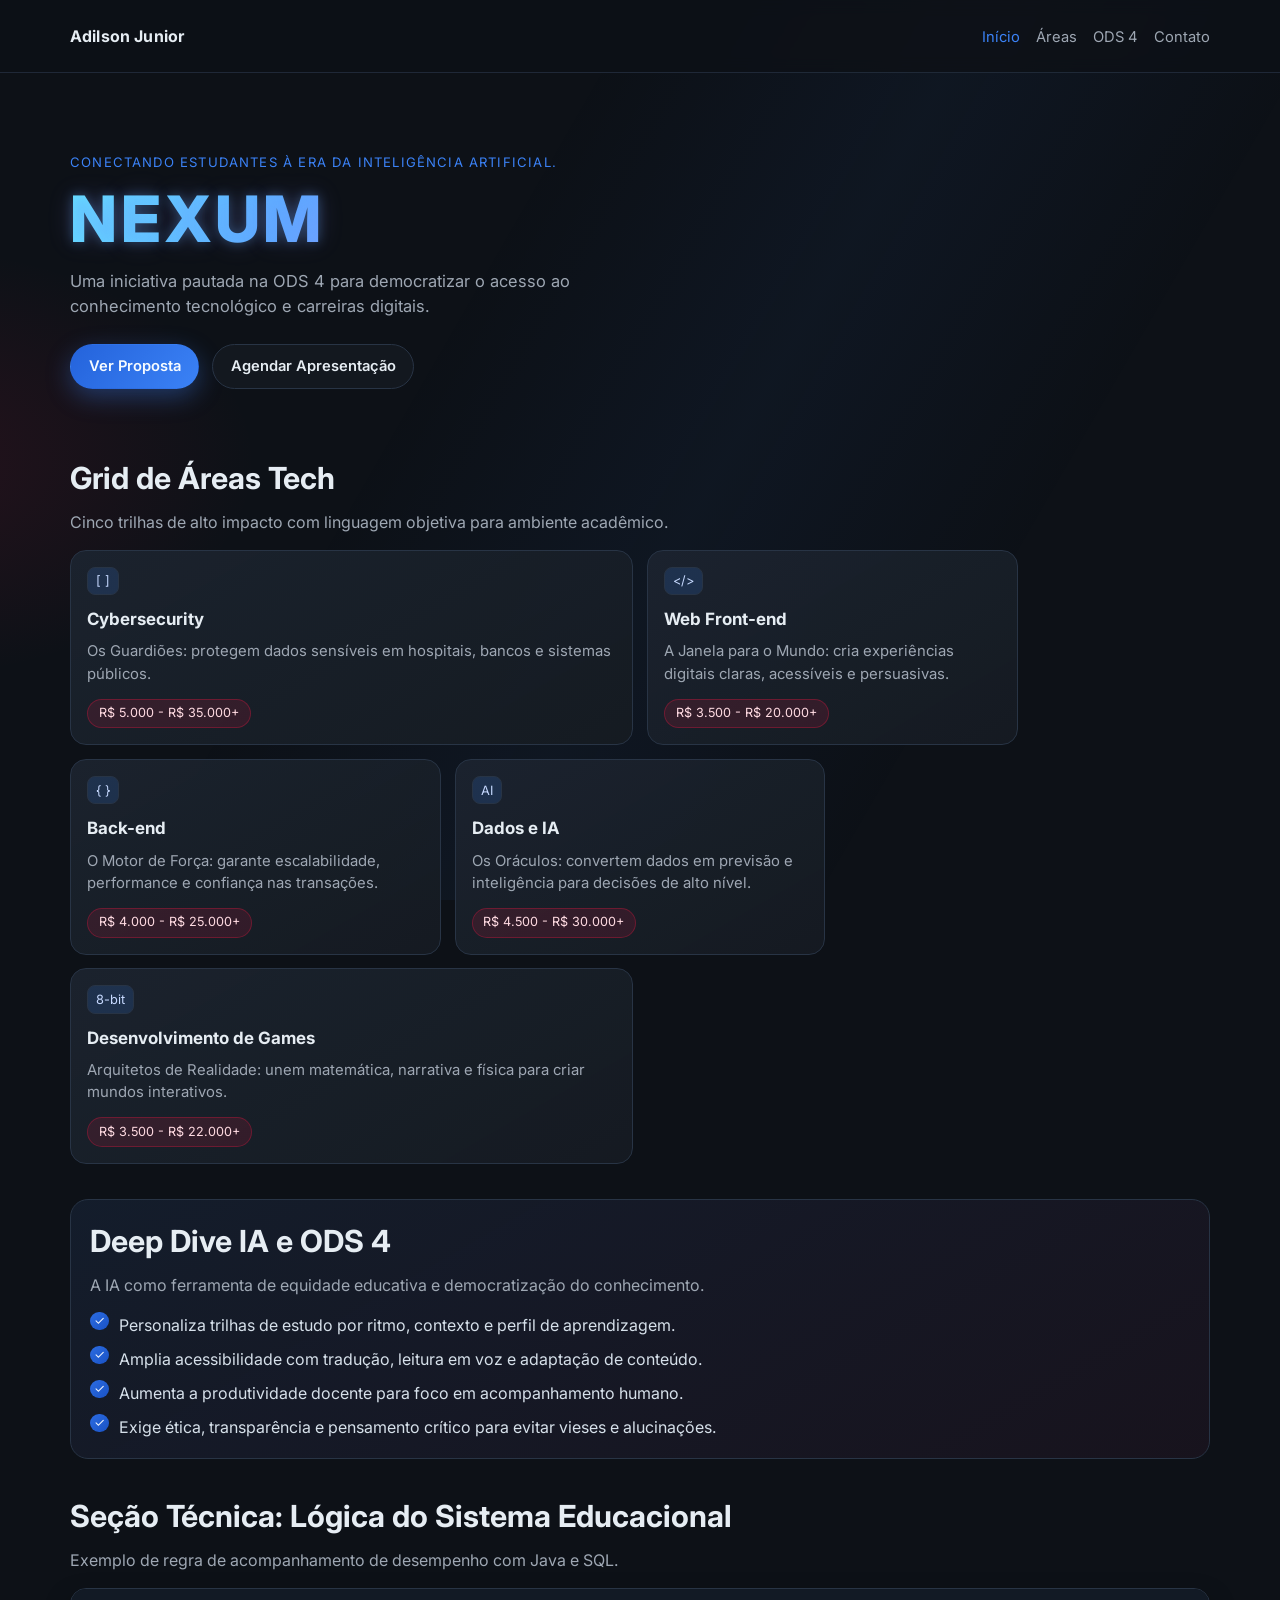
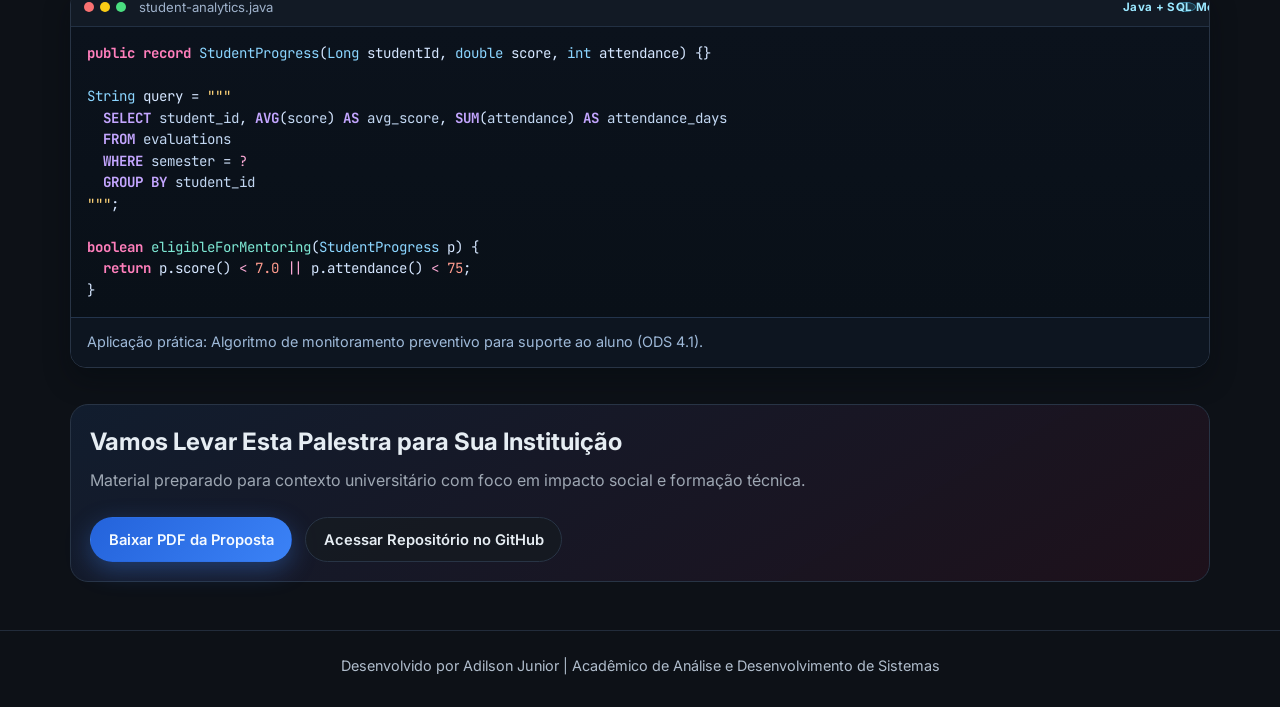
==== commit 35540f77: "Aprimora secao tecnica com syntax highlighting e badge" ====
--- a/docs/index.html
+++ b/docs/index.html
@@ -7,7 +7,7 @@
   <meta name="description" content="Landing page de proposta de palestra universitária sobre tecnologia, IA e ODS 4." />
   <link rel="preconnect" href="https://fonts.googleapis.com" />
   <link rel="preconnect" href="https://fonts.gstatic.com" crossorigin />
-  <link href="https://fonts.googleapis.com/css2?family=Inter:wght@400;500;600;700;800&display=swap" rel="stylesheet" />
+  <link href="https://fonts.googleapis.com/css2?family=Fira+Code:wght@400;500;700&family=Inter:wght@400;500;600;700;800&family=JetBrains+Mono:wght@400;500;700&display=swap" rel="stylesheet" />
   <link rel="stylesheet" href="style.css" />
 </head>
 <body>
@@ -170,19 +170,21 @@
         <div class="terminal-top">
           <span></span><span></span><span></span>
           <p>student-analytics.java</p>
-        </div>
-        <pre><code>public record StudentProgress(Long studentId, double score, int attendance) {}
-
-String query = """
-  SELECT student_id, AVG(score) AS avg_score, SUM(attendance) AS attendance_days
-  FROM evaluations
-  WHERE semester = ?
-  GROUP BY student_id
-""";
-
-boolean eligibleForMentoring(StudentProgress p) {
-  return p.score() &lt; 7.0 || p.attendance() &lt; 75;
+          <span class="code-badge">Java + SQL Moderno</span>
+        </div>
+        <pre><code><span class="tok-key">public</span> <span class="tok-key">record</span> <span class="tok-type">StudentProgress</span>(<span class="tok-type">Long</span> studentId, <span class="tok-type">double</span> score, <span class="tok-type">int</span> attendance) {}
+
+<span class="tok-type">String</span> query = <span class="tok-str">"""</span>
+  <span class="tok-sql-key">SELECT</span> <span class="tok-var">student_id</span>, <span class="tok-sql-key">AVG</span>(<span class="tok-var">score</span>) <span class="tok-sql-key">AS</span> <span class="tok-var">avg_score</span>, <span class="tok-sql-key">SUM</span>(<span class="tok-var">attendance</span>) <span class="tok-sql-key">AS</span> <span class="tok-var">attendance_days</span>
+  <span class="tok-sql-key">FROM</span> <span class="tok-var">evaluations</span>
+  <span class="tok-sql-key">WHERE</span> <span class="tok-var">semester</span> = <span class="tok-op">?</span>
+  <span class="tok-sql-key">GROUP BY</span> <span class="tok-var">student_id</span>
+<span class="tok-str">"""</span>;
+
+<span class="tok-key">boolean</span> <span class="tok-fn">eligibleForMentoring</span>(<span class="tok-type">StudentProgress</span> p) {
+  <span class="tok-key">return</span> p.score() <span class="tok-op">&lt;</span> <span class="tok-num">7.0</span> <span class="tok-op">||</span> p.attendance() <span class="tok-op">&lt;</span> <span class="tok-num">75</span>;
 }</code></pre>
+        <p class="code-legend">Aplicação prática: Algoritmo de monitoramento preventivo para suporte ao aluno (ODS 4.1).</p>
       </article>
     </section>
 
--- a/docs/style.css
+++ b/docs/style.css
@@ -469,12 +469,13 @@
   border-radius: 16px;
   overflow: hidden;
   background: #0b1016;
+  box-shadow: 0 12px 26px rgba(3, 8, 15, 0.35);
 }
 
 .terminal-top {
   display: flex;
   align-items: center;
-  gap: 0.36rem;
+  gap: 0.4rem;
   padding: 0.55rem 0.8rem;
   border-bottom: 1px solid #223043;
   background: #121a25;
@@ -502,6 +503,22 @@
   margin-left: 0.4rem;
   color: #9fb2cb;
   font-size: 0.82rem;
+}
+
+.code-badge {
+  margin-left: auto;
+  display: inline-flex;
+  align-items: center;
+  justify-content: center;
+  padding: 0.2rem 0.58rem;
+  border-radius: 999px;
+  border: 1px solid rgba(79, 209, 255, 0.45);
+  background: rgba(79, 209, 255, 0.14);
+  color: #9be8ff;
+  font-size: 0.72rem;
+  font-weight: 700;
+  letter-spacing: 0.03em;
+  white-space: nowrap;
 }
 
 pre {
@@ -509,12 +526,58 @@
   padding: 1rem;
   overflow-x: auto;
   max-width: 100%;
+  background: linear-gradient(180deg, #0b121c 0%, #091018 100%);
 }
 
 code {
   color: #d5e6ff;
-  font-family: Consolas, "Courier New", monospace;
+  font-family: "JetBrains Mono", "Fira Code", Consolas, "Courier New", monospace;
   font-size: 0.88rem;
+  line-height: 1.5;
+  font-variant-ligatures: contextual;
+}
+
+.tok-key {
+  color: #ff7fbc;
+  font-weight: 700;
+}
+
+.tok-type {
+  color: #8bd5ff;
+}
+
+.tok-fn {
+  color: #7ee8d4;
+}
+
+.tok-str {
+  color: #ffd479;
+}
+
+.tok-op {
+  color: #f9a8d4;
+}
+
+.tok-num {
+  color: #ff9c8f;
+}
+
+.tok-sql-key {
+  color: #c4a6ff;
+  font-weight: 700;
+}
+
+.tok-var {
+  color: #c2d7f2;
+}
+
+.code-legend {
+  margin: 0;
+  padding: 0.78rem 1rem 0.95rem;
+  border-top: 1px solid rgba(38, 56, 82, 0.9);
+  background: #0d1520;
+  color: #9eb9d8;
+  font-size: 0.9rem;
   line-height: 1.5;
 }
 
@@ -699,12 +762,22 @@
     margin-left: 0.25rem;
   }
 
+  .code-badge {
+    font-size: 0.66rem;
+    padding: 0.18rem 0.45rem;
+  }
+
   pre {
     padding: 0.85rem;
   }
 
   code {
     font-size: 0.8rem;
+  }
+
+  .code-legend {
+    padding: 0.72rem 0.85rem 0.9rem;
+    font-size: 0.84rem;
   }
 
   .container {
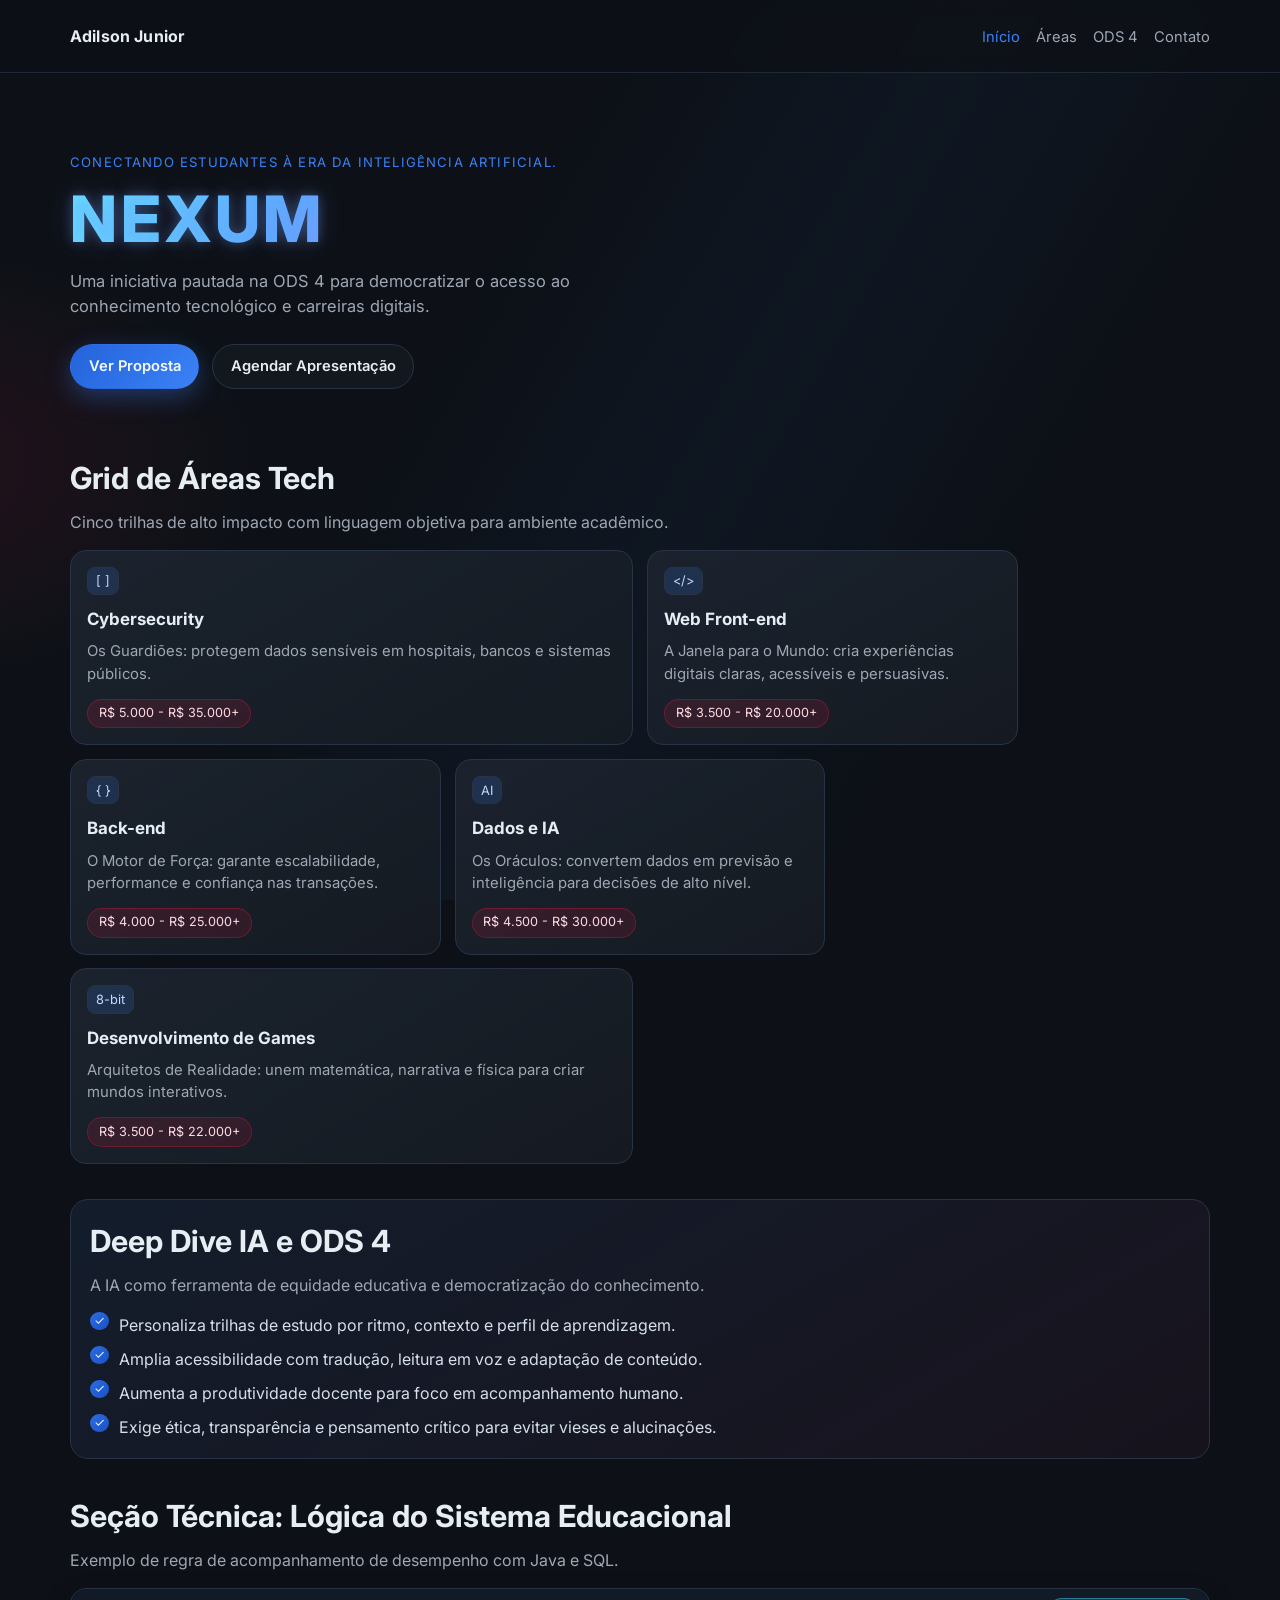
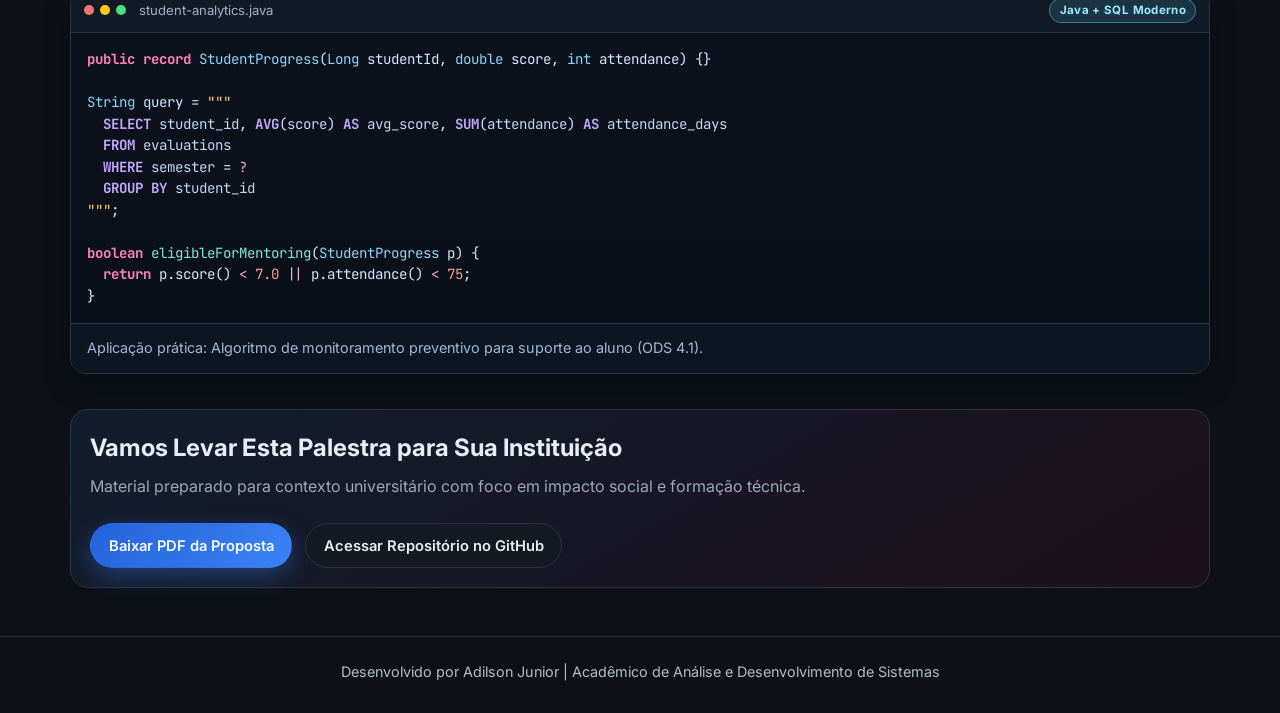
==== commit b2179291: "Corrige badge da secao tecnica no topo do terminal" ====
--- a/docs/index.html
+++ b/docs/index.html
@@ -168,7 +168,7 @@
 
       <article class="terminal-card" aria-label="Snippet de código em Java e SQL">
         <div class="terminal-top">
-          <span></span><span></span><span></span>
+          <span class="terminal-dot"></span><span class="terminal-dot"></span><span class="terminal-dot"></span>
           <p>student-analytics.java</p>
           <span class="code-badge">Java + SQL Moderno</span>
         </div>
--- a/docs/style.css
+++ b/docs/style.css
@@ -481,21 +481,21 @@
   background: #121a25;
 }
 
-.terminal-top span {
+.terminal-top .terminal-dot {
   width: 0.62rem;
   height: 0.62rem;
   border-radius: 50%;
 }
 
-.terminal-top span:nth-child(1) {
+.terminal-top .terminal-dot:nth-child(1) {
   background: #f87171;
 }
 
-.terminal-top span:nth-child(2) {
+.terminal-top .terminal-dot:nth-child(2) {
   background: #facc15;
 }
 
-.terminal-top span:nth-child(3) {
+.terminal-top .terminal-dot:nth-child(3) {
   background: #4ade80;
 }
 
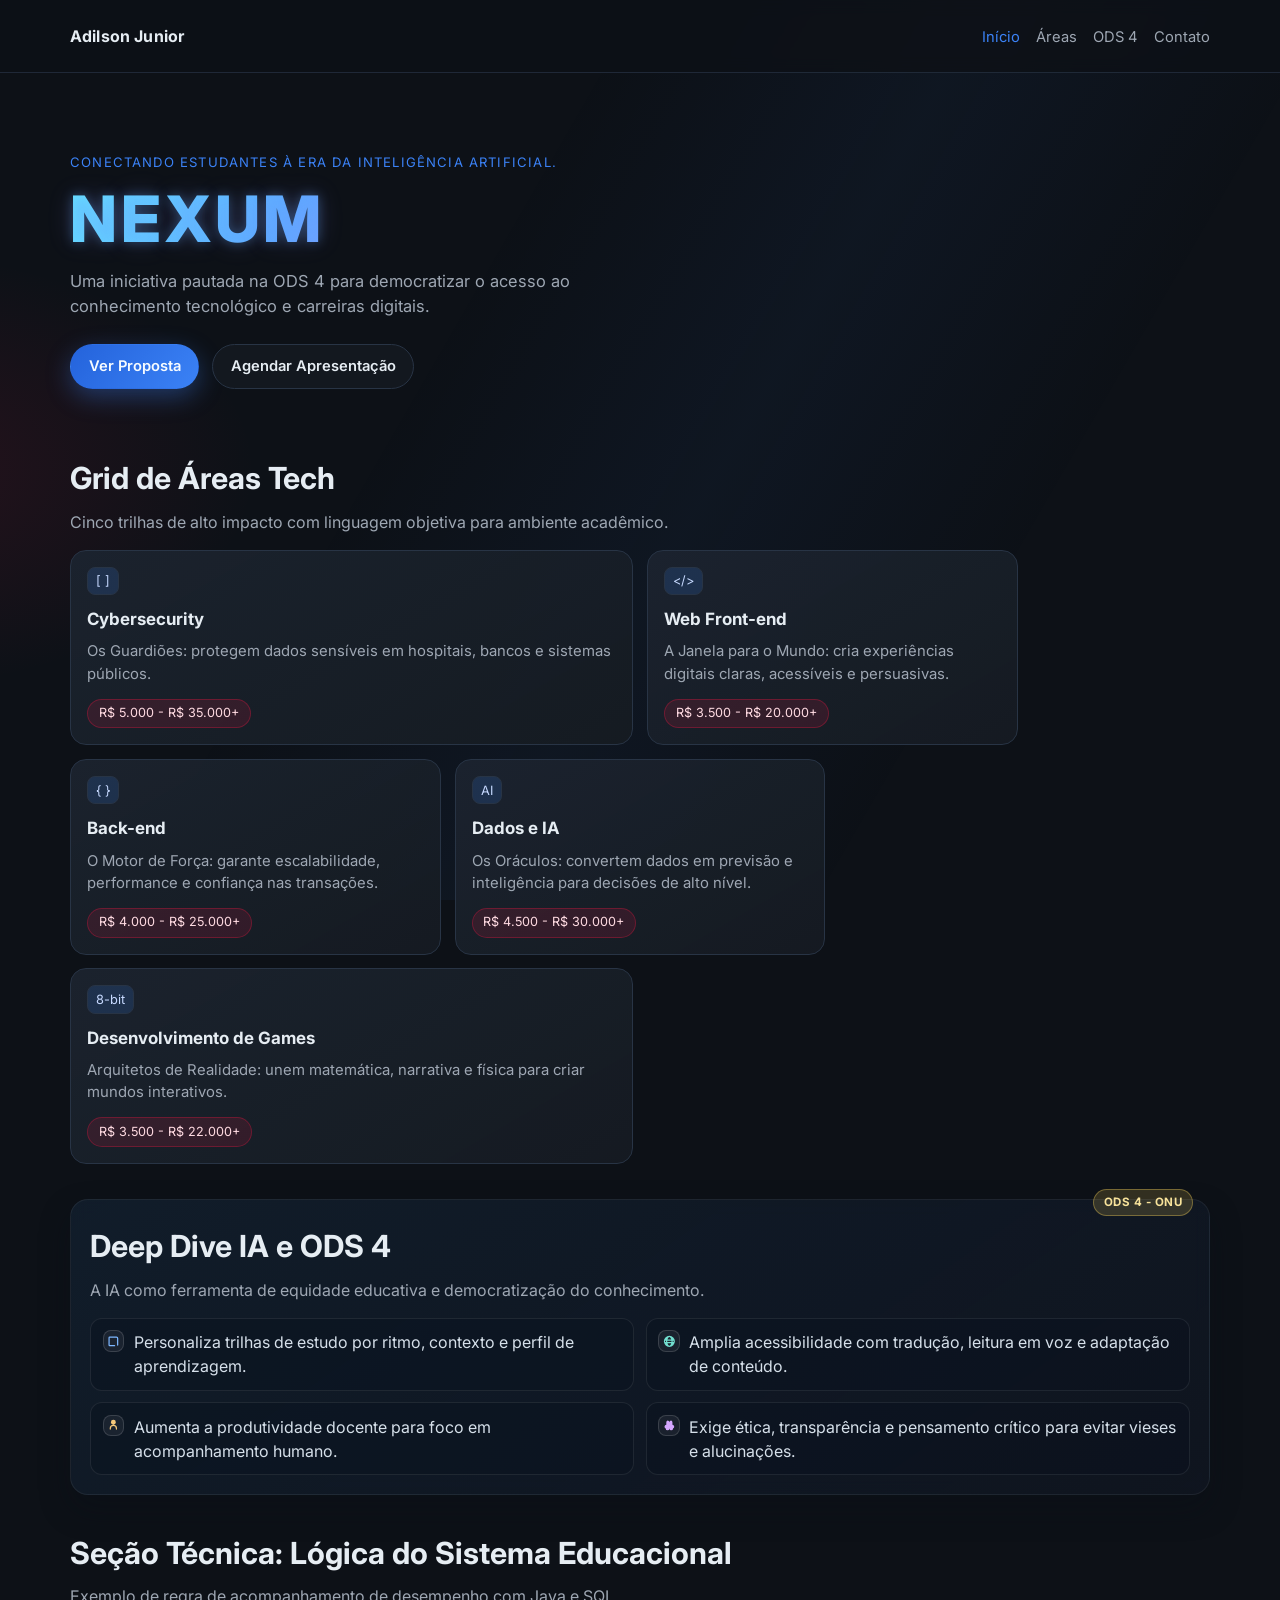
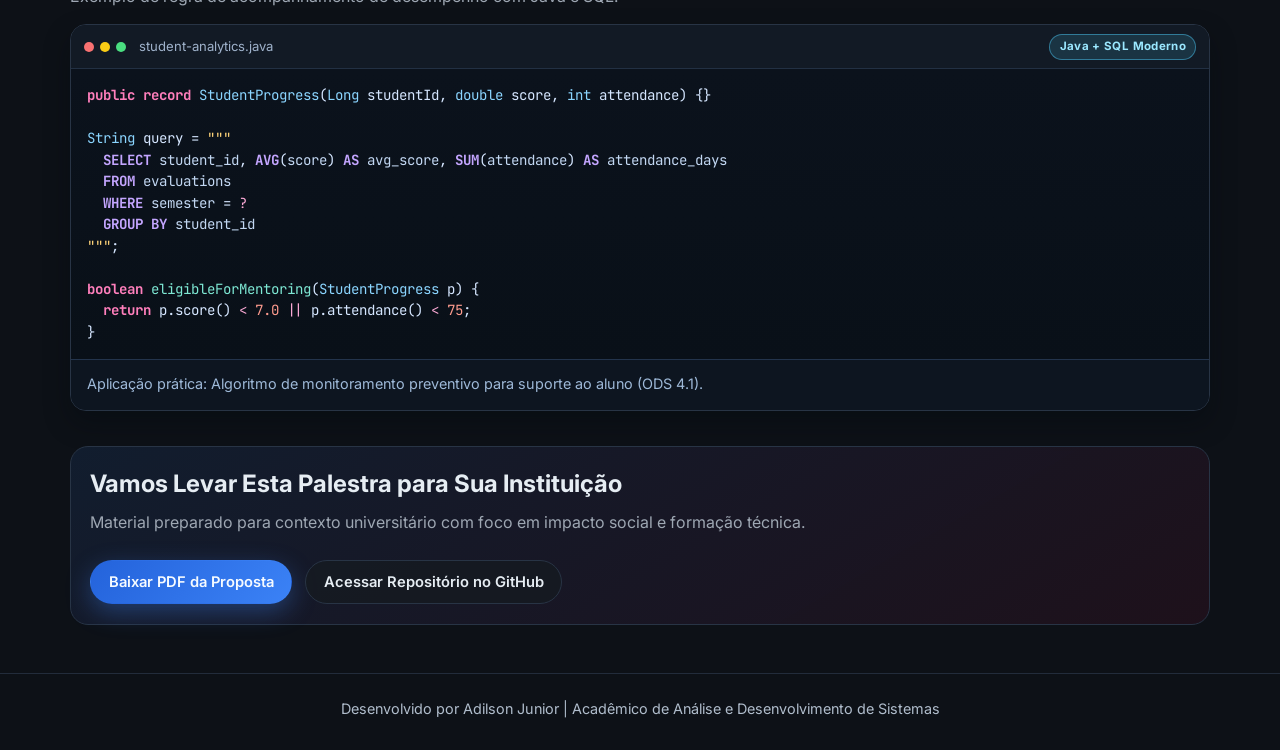
==== commit d9ba1b04: "Refina Deep Dive com grid, icones e badge ODS" ====
--- a/docs/index.html
+++ b/docs/index.html
@@ -146,15 +146,44 @@
     <!-- Hierarquia visual: bloco estrategico da ODS 4 com profundidade conceitual -->
     <section class="container reveal" id="ods4">
       <article class="deep-dive">
+        <span class="ods-badge">ODS 4 - ONU</span>
         <div class="section-title">
           <h2>Deep Dive IA e ODS 4</h2>
           <p>A IA como ferramenta de equidade educativa e democratização do conhecimento.</p>
         </div>
         <ul class="check-list">
-          <li>Personaliza trilhas de estudo por ritmo, contexto e perfil de aprendizagem.</li>
-          <li>Amplia acessibilidade com tradução, leitura em voz e adaptação de conteúdo.</li>
-          <li>Aumenta a produtividade docente para foco em acompanhamento humano.</li>
-          <li>Exige ética, transparência e pensamento crítico para evitar vieses e alucinações.</li>
+          <li>
+            <span class="check-icon icon-study" aria-hidden="true">
+              <svg viewBox="0 0 24 24" role="presentation" focusable="false">
+                <path d="M4 6a2 2 0 0 1 2-2h11a3 3 0 0 1 3 3v11a1 1 0 1 1-2 0V7a1 1 0 0 0-1-1H6v12h8a1 1 0 1 1 0 2H6a2 2 0 0 1-2-2V6z"/>
+              </svg>
+            </span>
+            <span>Personaliza trilhas de estudo por ritmo, contexto e perfil de aprendizagem.</span>
+          </li>
+          <li>
+            <span class="check-icon icon-globe" aria-hidden="true">
+              <svg viewBox="0 0 24 24" role="presentation" focusable="false">
+                <path d="M12 3a9 9 0 1 1 0 18 9 9 0 0 1 0-18zm0 2c-1.2 0-2.4 1.6-3 4h6c-.6-2.4-1.8-4-3-4zm-3.4 6a16 16 0 0 0 0 2h6.8a16 16 0 0 0 0-2H8.6zm-3.5 0a7 7 0 0 0 0 2h1.5a18 18 0 0 1 0-2H5.1zm12.3 0a18 18 0 0 1 0 2h1.5a7 7 0 0 0 0-2h-1.5zM9 15c.6 2.4 1.8 4 3 4s2.4-1.6 3-4H9z"/>
+              </svg>
+            </span>
+            <span>Amplia acessibilidade com tradução, leitura em voz e adaptação de conteúdo.</span>
+          </li>
+          <li>
+            <span class="check-icon icon-mentor" aria-hidden="true">
+              <svg viewBox="0 0 24 24" role="presentation" focusable="false">
+                <path d="M12 3a4 4 0 1 1 0 8 4 4 0 0 1 0-8zm-6 14a6 6 0 0 1 12 0v1a1 1 0 1 1-2 0v-1a4 4 0 0 0-8 0v1a1 1 0 1 1-2 0v-1z"/>
+              </svg>
+            </span>
+            <span>Aumenta a produtividade docente para foco em acompanhamento humano.</span>
+          </li>
+          <li>
+            <span class="check-icon icon-brain" aria-hidden="true">
+              <svg viewBox="0 0 24 24" role="presentation" focusable="false">
+                <path d="M9 4a3 3 0 0 1 3 3v10a3 3 0 1 1-6 0 3 3 0 0 1 1-5.8V7a3 3 0 0 1 2-3zm6 0a3 3 0 0 1 2 3v4.2A3 3 0 0 1 18 17a3 3 0 1 1-6 0V7a3 3 0 0 1 3-3z"/>
+              </svg>
+            </span>
+            <span>Exige ética, transparência e pensamento crítico para evitar vieses e alucinações.</span>
+          </li>
         </ul>
       </article>
     </section>
--- a/docs/style.css
+++ b/docs/style.css
@@ -429,10 +429,30 @@
 }
 
 .deep-dive {
-  border: 1px solid var(--line);
+  position: relative;
+  border: 1px solid #ffffff10;
   border-radius: 18px;
-  padding: 1.2rem;
-  background: linear-gradient(150deg, rgba(20, 30, 46, 0.92), rgba(25, 20, 30, 0.9));
+  padding: 1.5rem 1.2rem 1.2rem;
+  background: linear-gradient(145deg, rgba(18, 31, 46, 0.82), rgba(16, 22, 34, 0.74));
+  backdrop-filter: blur(8px);
+  box-shadow: 0 14px 30px rgba(8, 14, 24, 0.35);
+}
+
+.ods-badge {
+  position: absolute;
+  top: -0.72rem;
+  right: 1rem;
+  display: inline-flex;
+  align-items: center;
+  justify-content: center;
+  padding: 0.24rem 0.62rem;
+  border-radius: 999px;
+  border: 1px solid rgba(249, 211, 89, 0.35);
+  background: rgba(249, 211, 89, 0.16);
+  color: #f7e29a;
+  font-size: 0.72rem;
+  font-weight: 700;
+  letter-spacing: 0.04em;
 }
 
 .check-list {
@@ -440,28 +460,54 @@
   padding: 0;
   list-style: none;
   display: grid;
-  gap: 0.62rem;
+  grid-template-columns: repeat(2, minmax(0, 1fr));
+  gap: 0.7rem;
 }
 
 .check-list li {
-  position: relative;
-  padding-left: 1.8rem;
+  display: flex;
+  align-items: flex-start;
+  gap: 0.58rem;
+  padding: 0.72rem;
+  border: 1px solid rgba(255, 255, 255, 0.08);
+  border-radius: 12px;
+  background: rgba(10, 18, 30, 0.38);
   color: #d6e0ea;
-}
-
-.check-list li::before {
-  content: "✓";
-  position: absolute;
-  left: 0;
-  top: -1px;
-  width: 1.15rem;
-  height: 1.15rem;
-  border-radius: 50%;
-  display: grid;
-  place-items: center;
-  color: #f2f8ff;
-  font-size: 0.78rem;
-  background: linear-gradient(135deg, #2c6ce2, #1952c4);
+  line-height: 1.5;
+}
+
+.check-icon {
+  flex: 0 0 auto;
+  display: inline-flex;
+  width: 1.35rem;
+  height: 1.35rem;
+  align-items: center;
+  justify-content: center;
+  border-radius: 8px;
+  border: 1px solid rgba(255, 255, 255, 0.14);
+  background: rgba(255, 255, 255, 0.06);
+}
+
+.check-icon svg {
+  width: 0.92rem;
+  height: 0.92rem;
+  fill: currentColor;
+}
+
+.icon-study {
+  color: #7db7ff;
+}
+
+.icon-globe {
+  color: #72dfd0;
+}
+
+.icon-mentor {
+  color: #f6c97a;
+}
+
+.icon-brain {
+  color: #d4a6ff;
 }
 
 .terminal-card {
@@ -748,6 +794,10 @@
     font-size: 0.95rem;
   }
 
+  .check-list {
+    grid-template-columns: 1fr;
+  }
+
   .deep-dive,
   .cta-final {
     padding: 1rem;
@@ -755,16 +805,27 @@
 
   .terminal-top {
     padding: 0.5rem 0.65rem;
+    flex-wrap: wrap;
+    row-gap: 0.35rem;
   }
 
   .terminal-top p {
     font-size: 0.76rem;
     margin-left: 0.25rem;
+    flex: 1 1 auto;
+    min-width: 0;
+    white-space: nowrap;
+    overflow: hidden;
+    text-overflow: ellipsis;
   }
 
   .code-badge {
     font-size: 0.66rem;
     padding: 0.18rem 0.45rem;
+    margin-left: 0;
+    width: 100%;
+    justify-content: center;
+    white-space: normal;
   }
 
   pre {
@@ -809,11 +870,12 @@
   }
 
   .check-list li {
-    padding-left: 1.6rem;
-  }
-
-  .check-list li::before {
-    width: 1rem;
-    height: 1rem;
-  }
-}
+    padding: 0.62rem;
+  }
+
+  .ods-badge {
+    right: 0.7rem;
+    font-size: 0.67rem;
+    padding: 0.2rem 0.5rem;
+  }
+}
